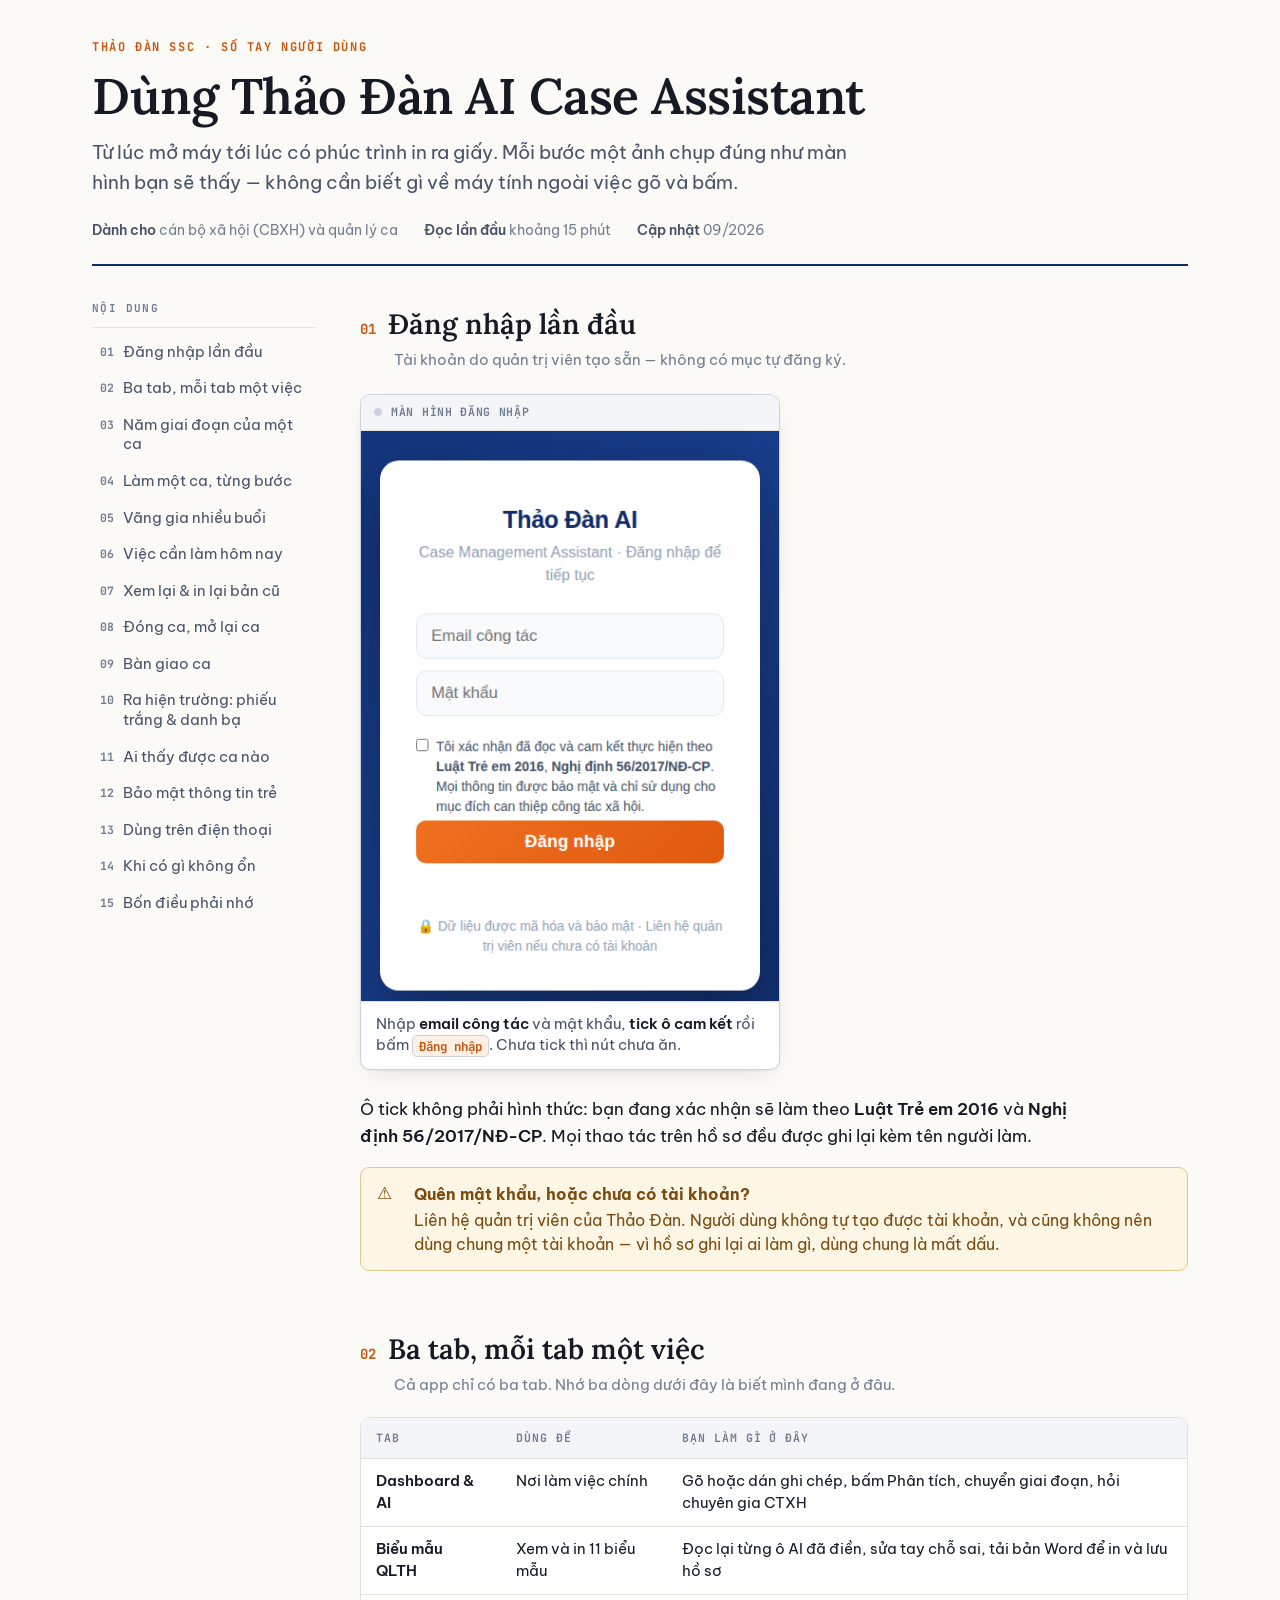
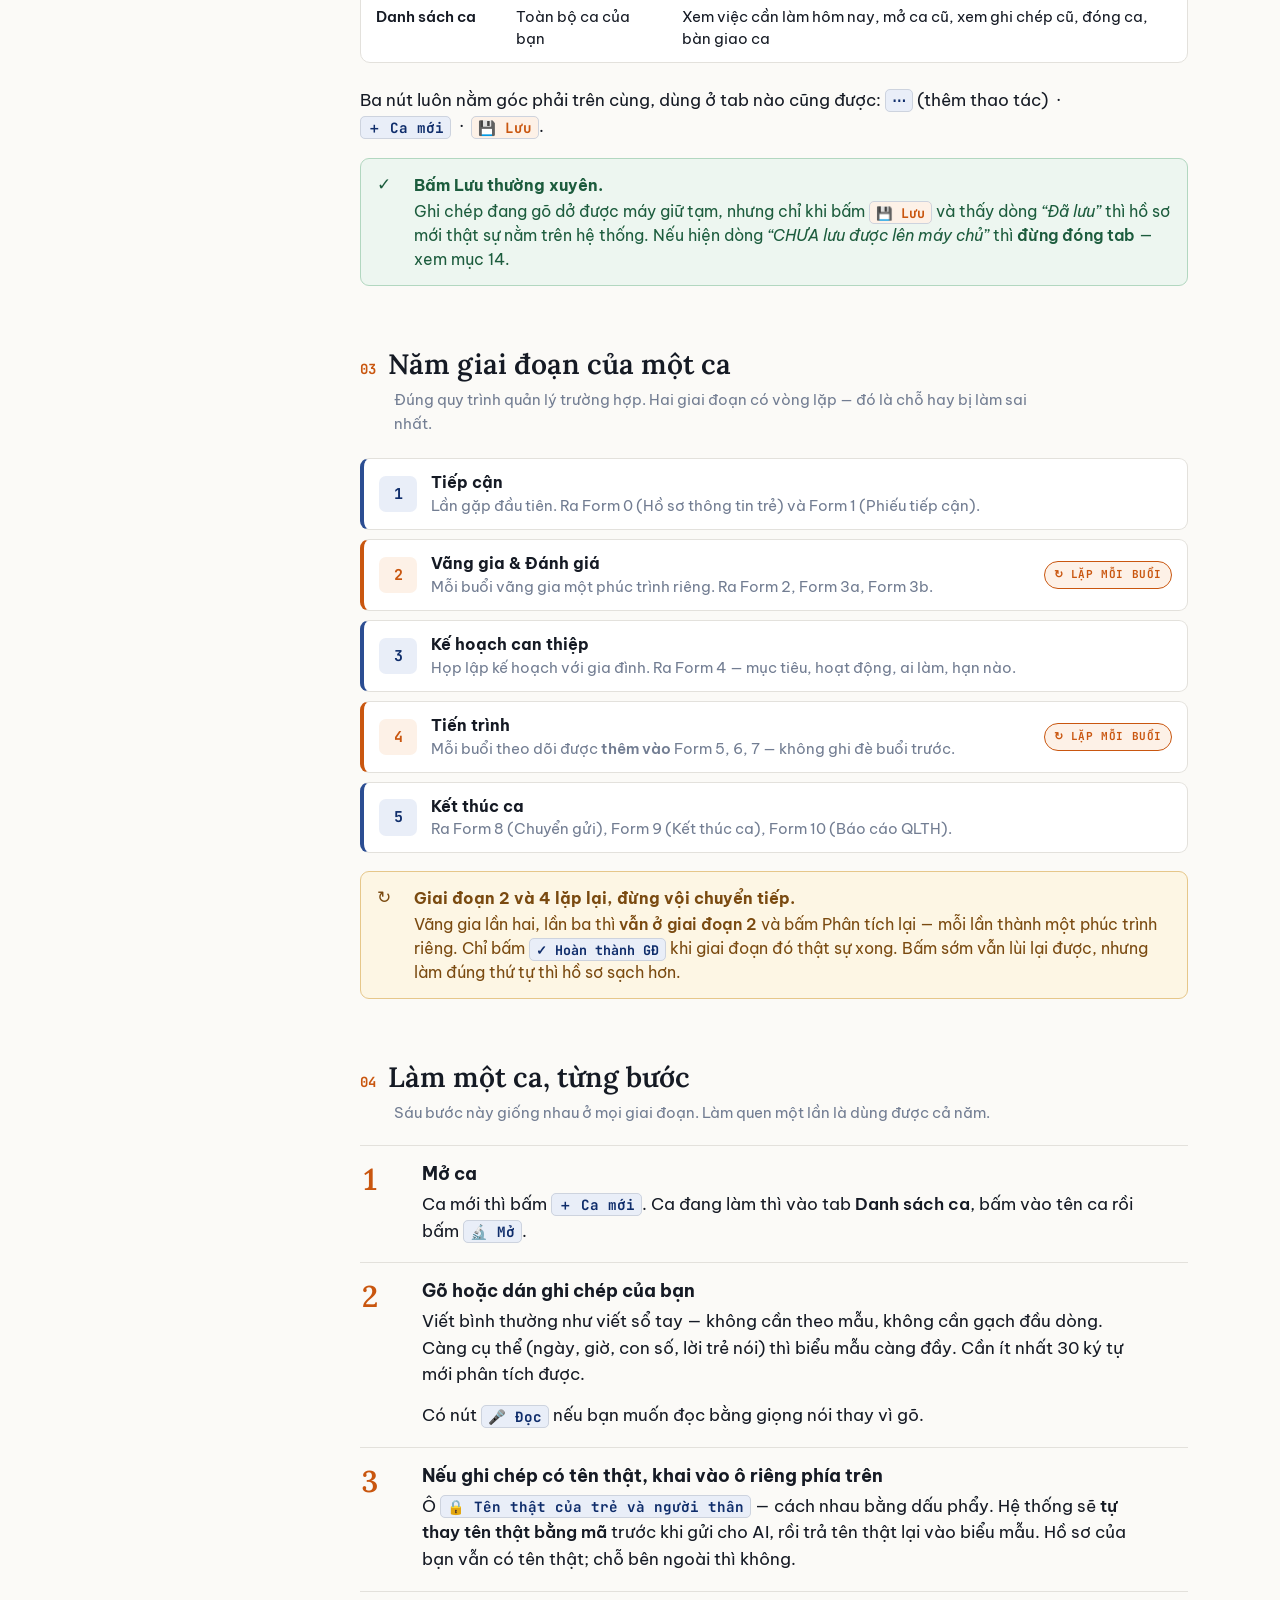
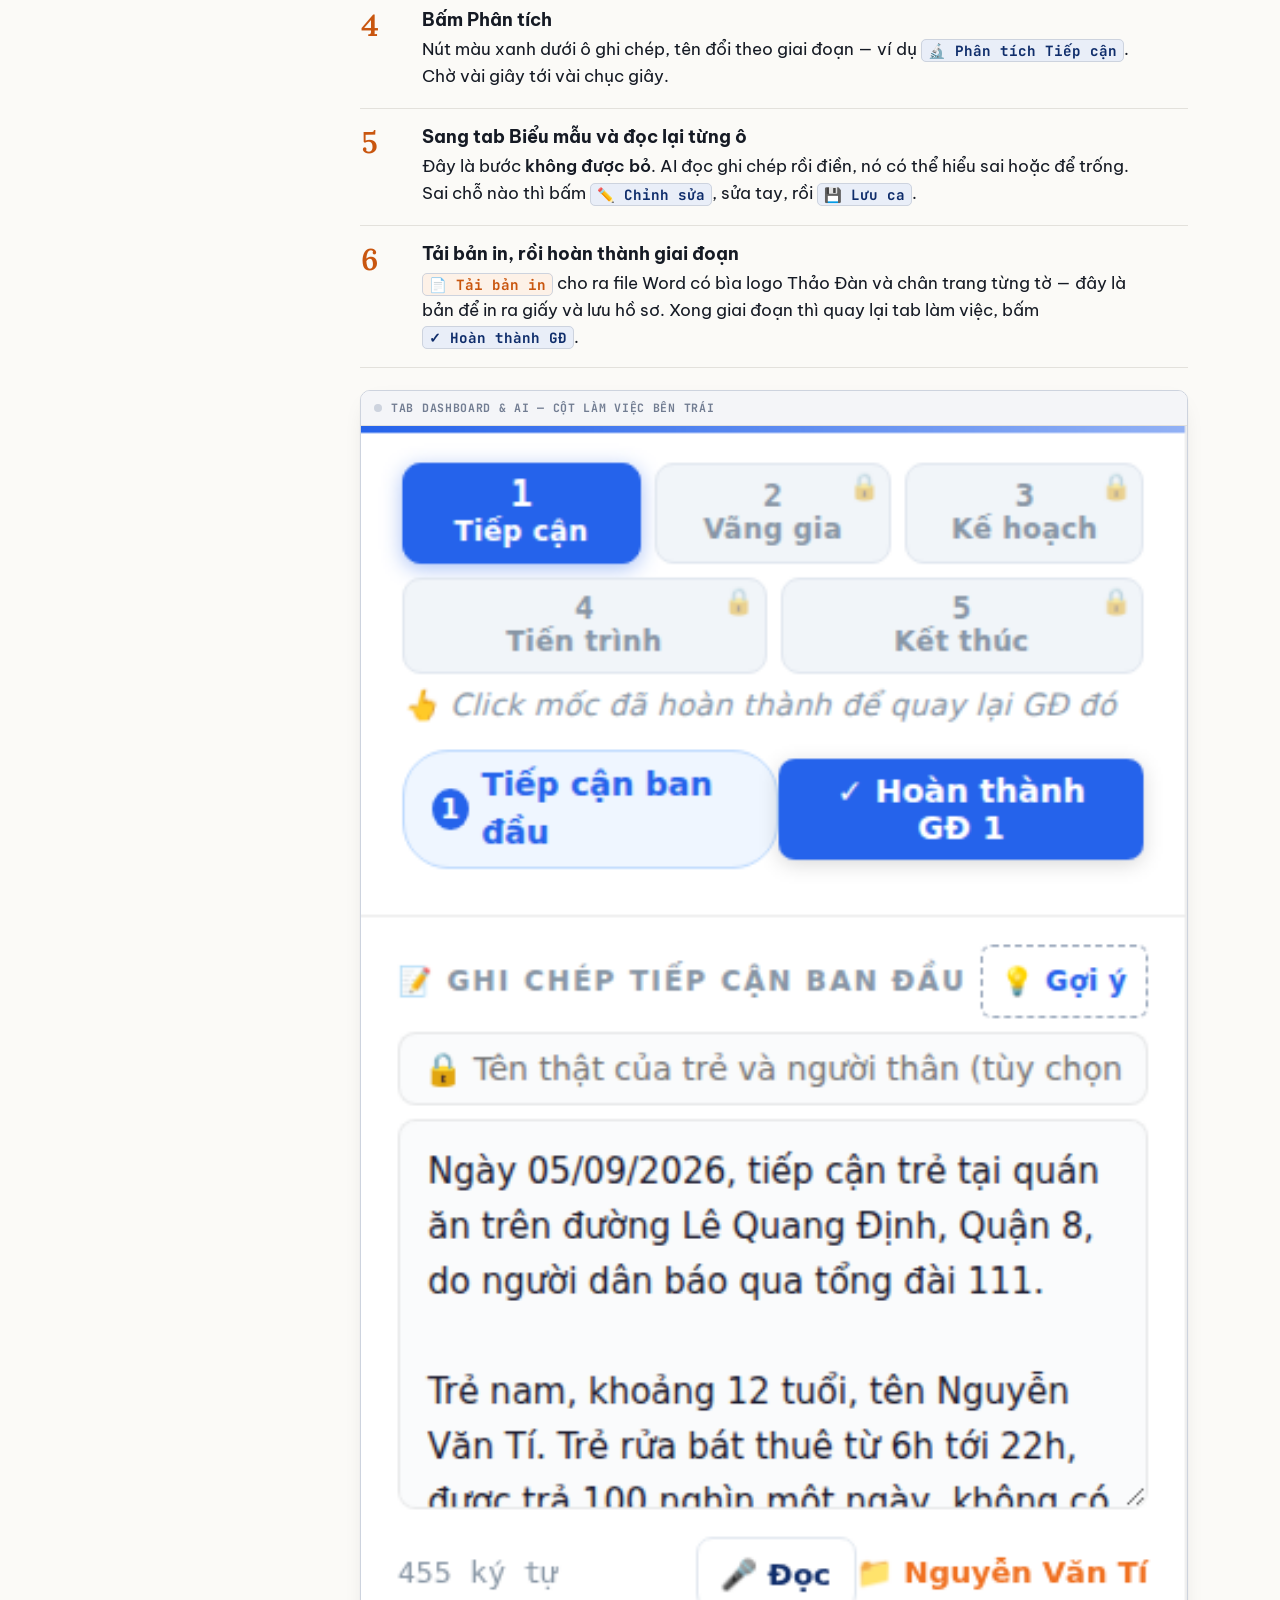
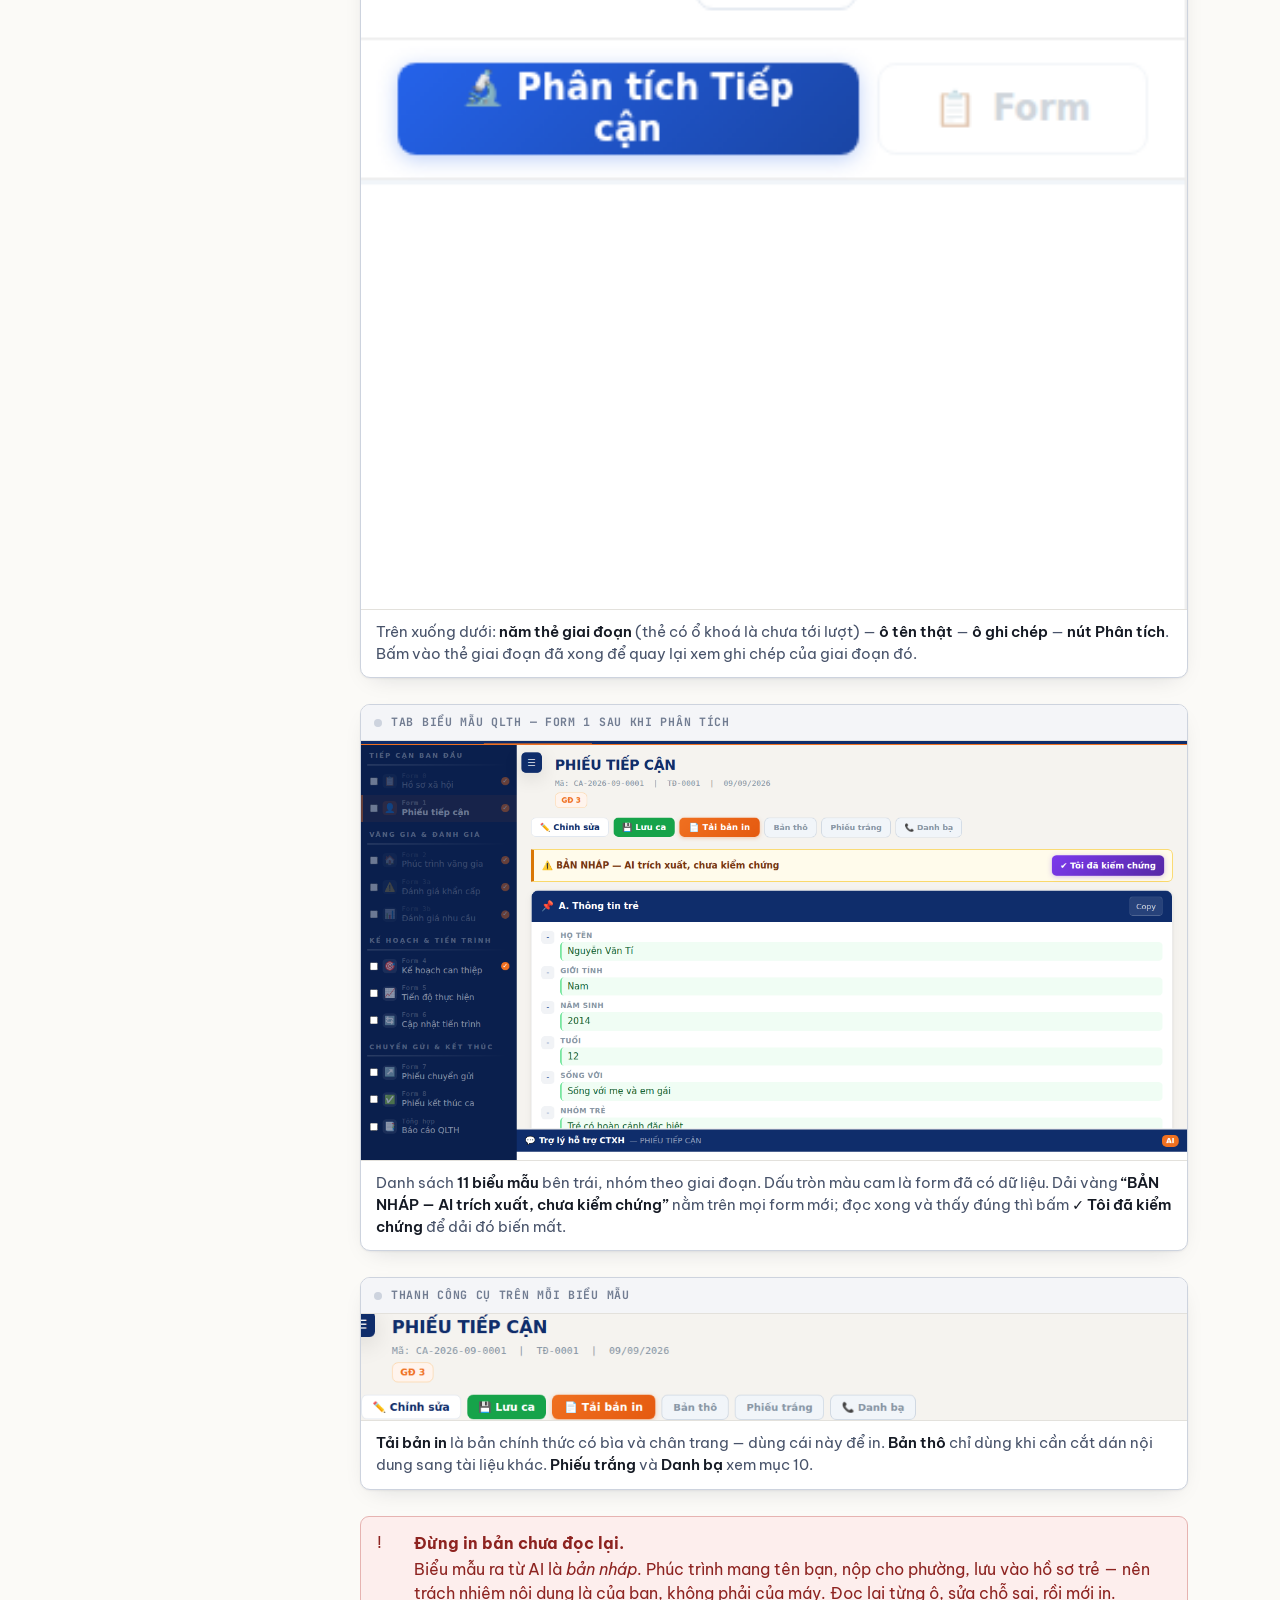
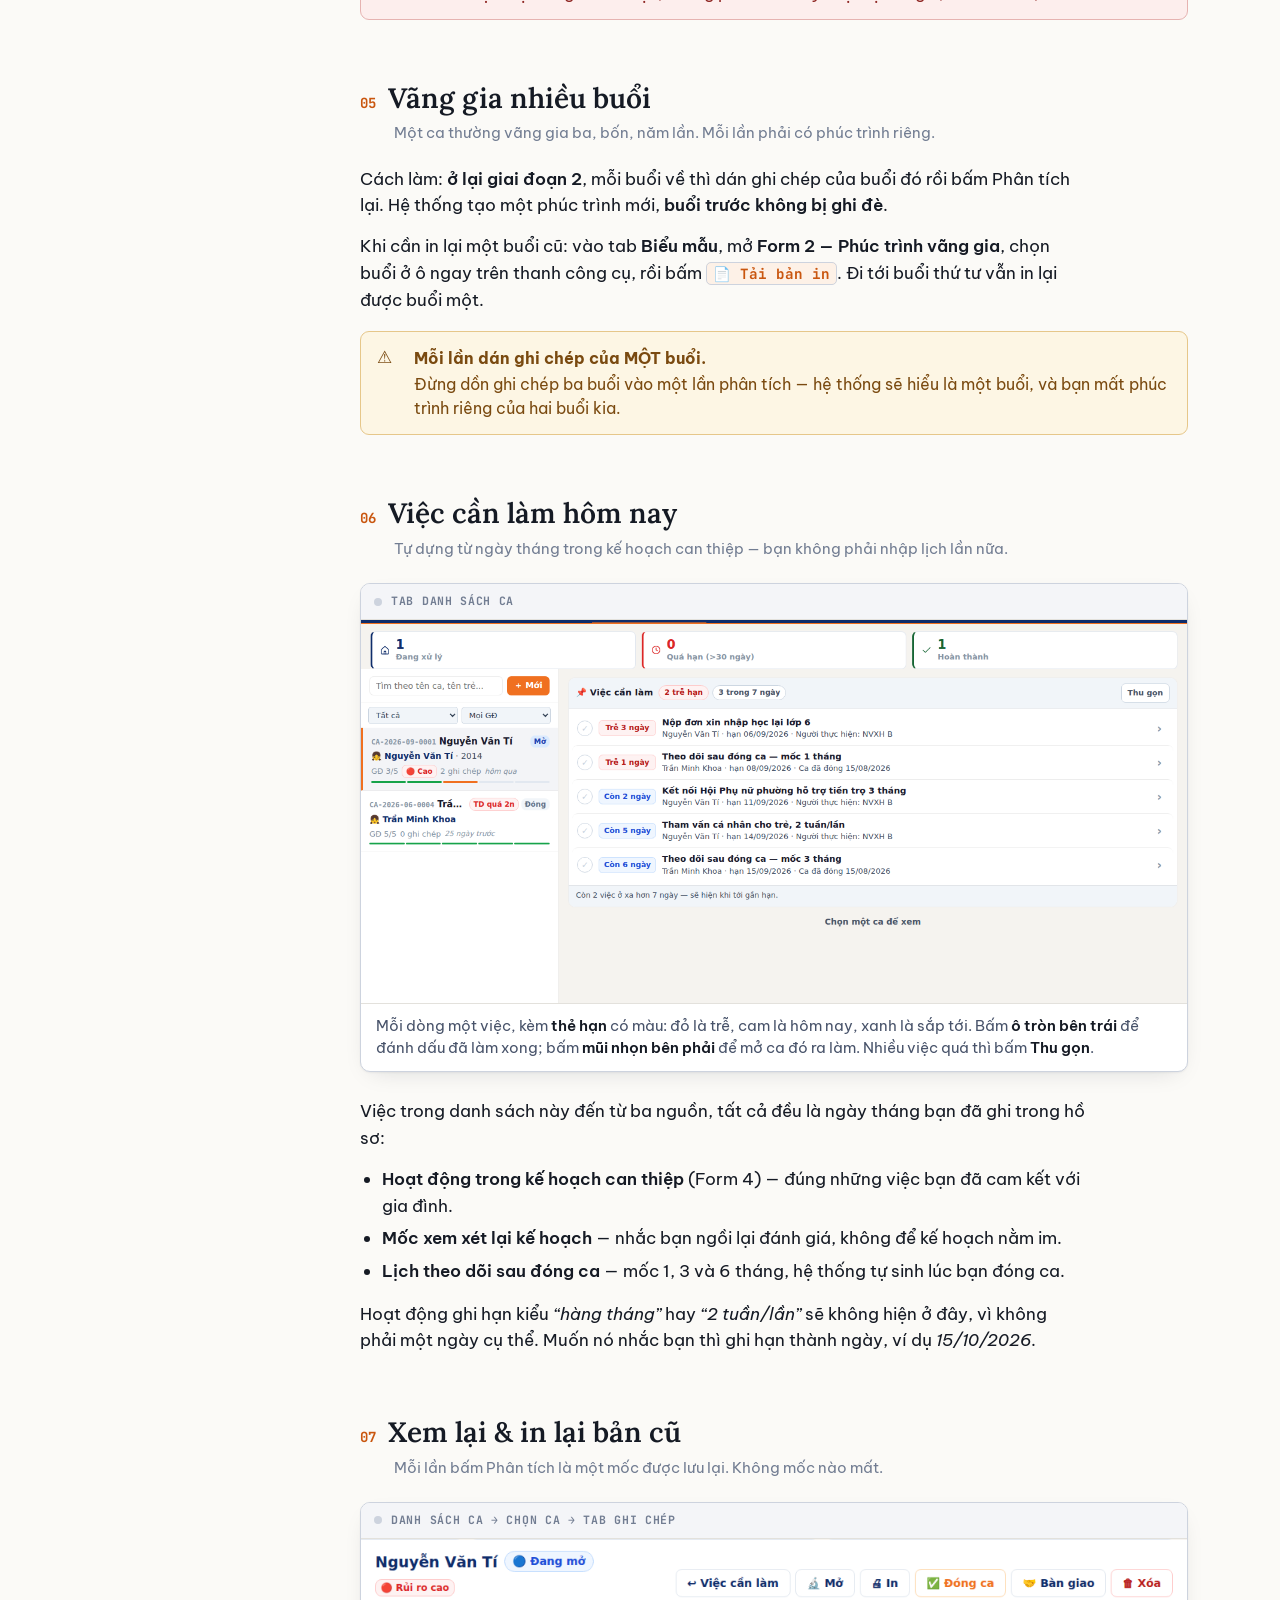
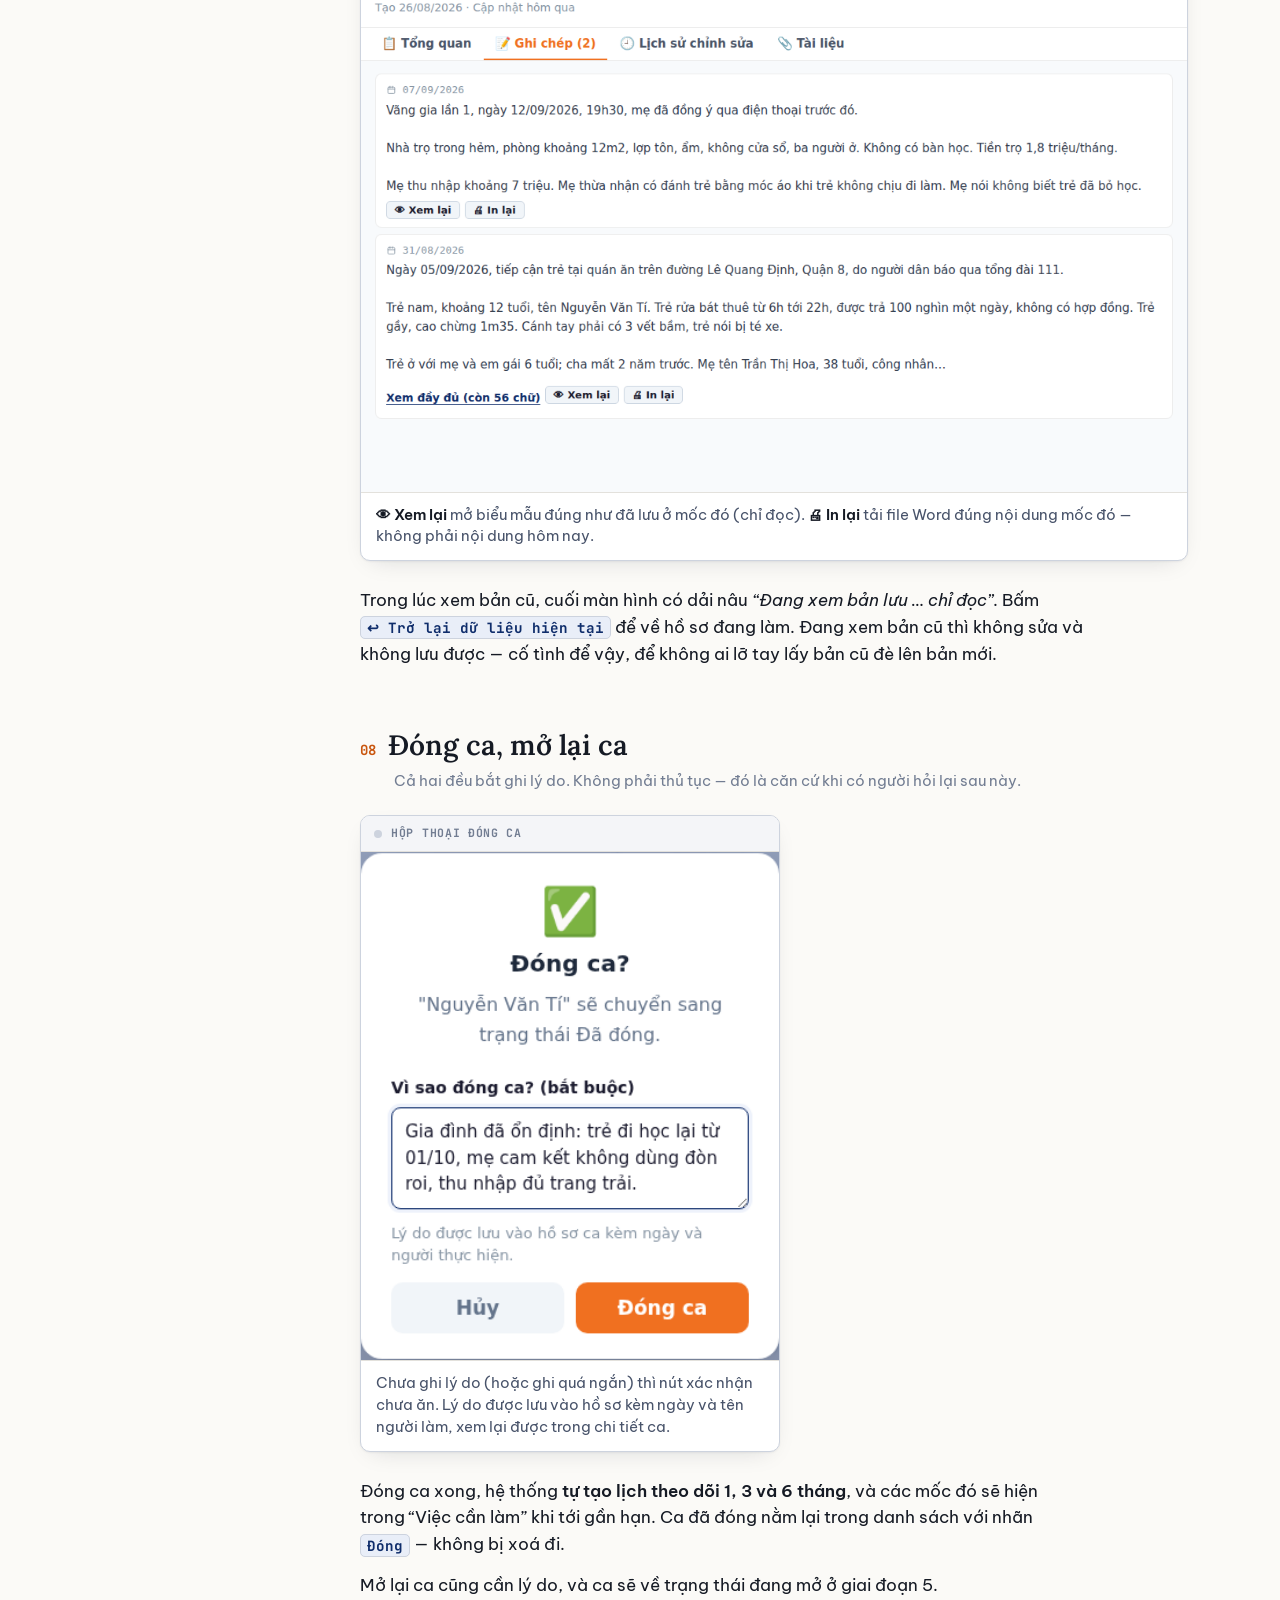
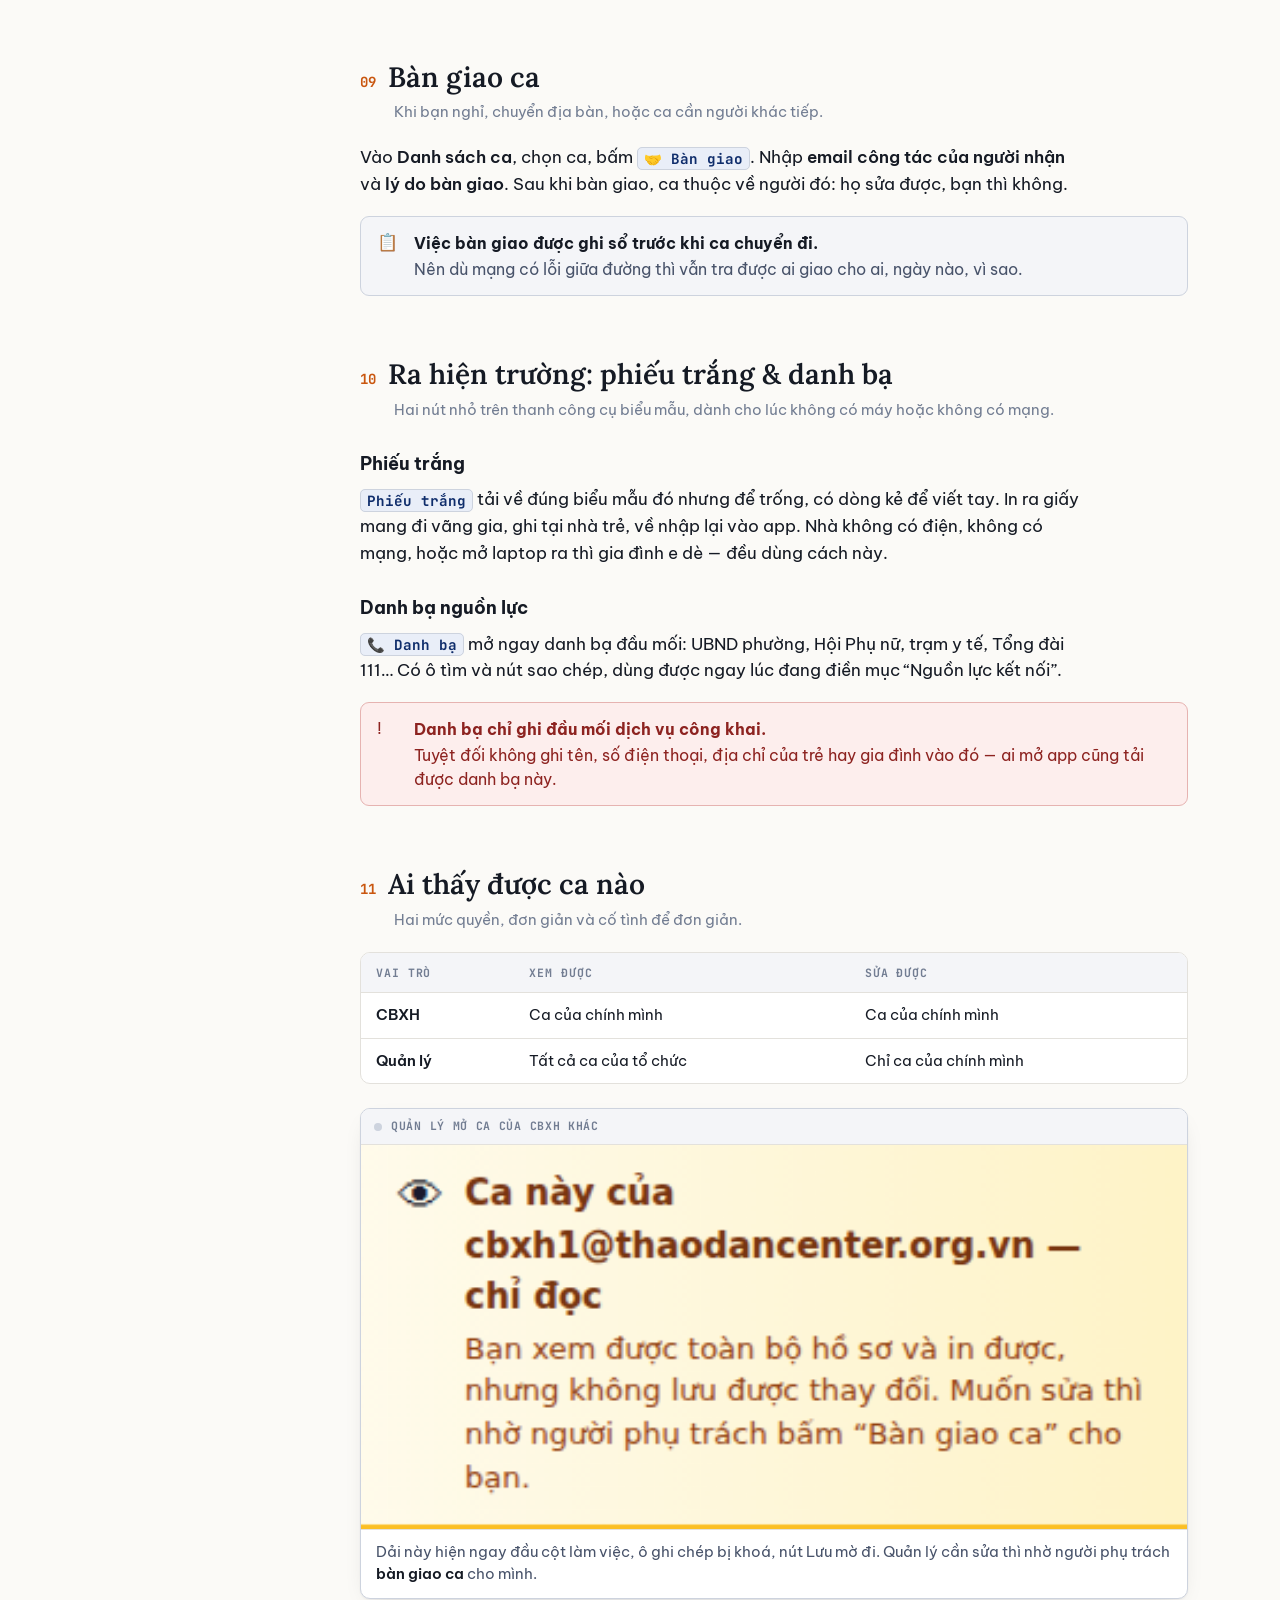
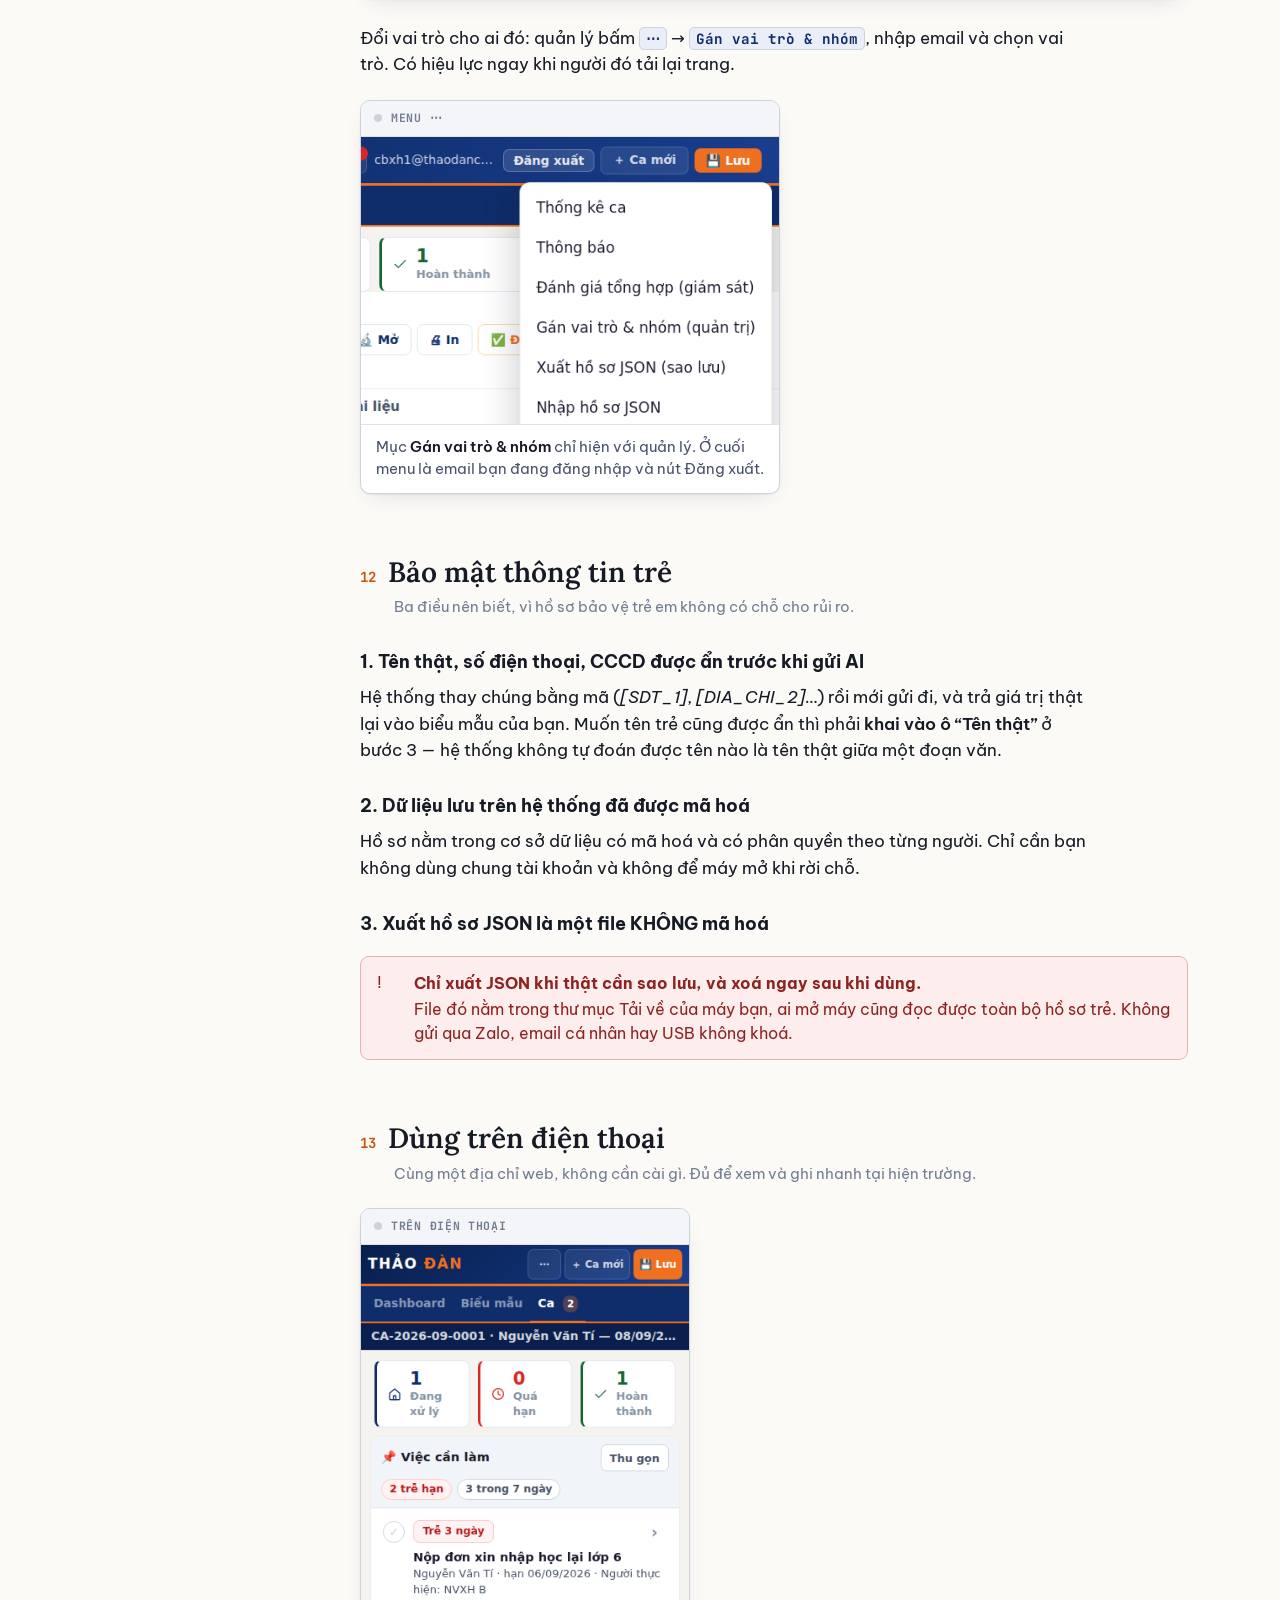
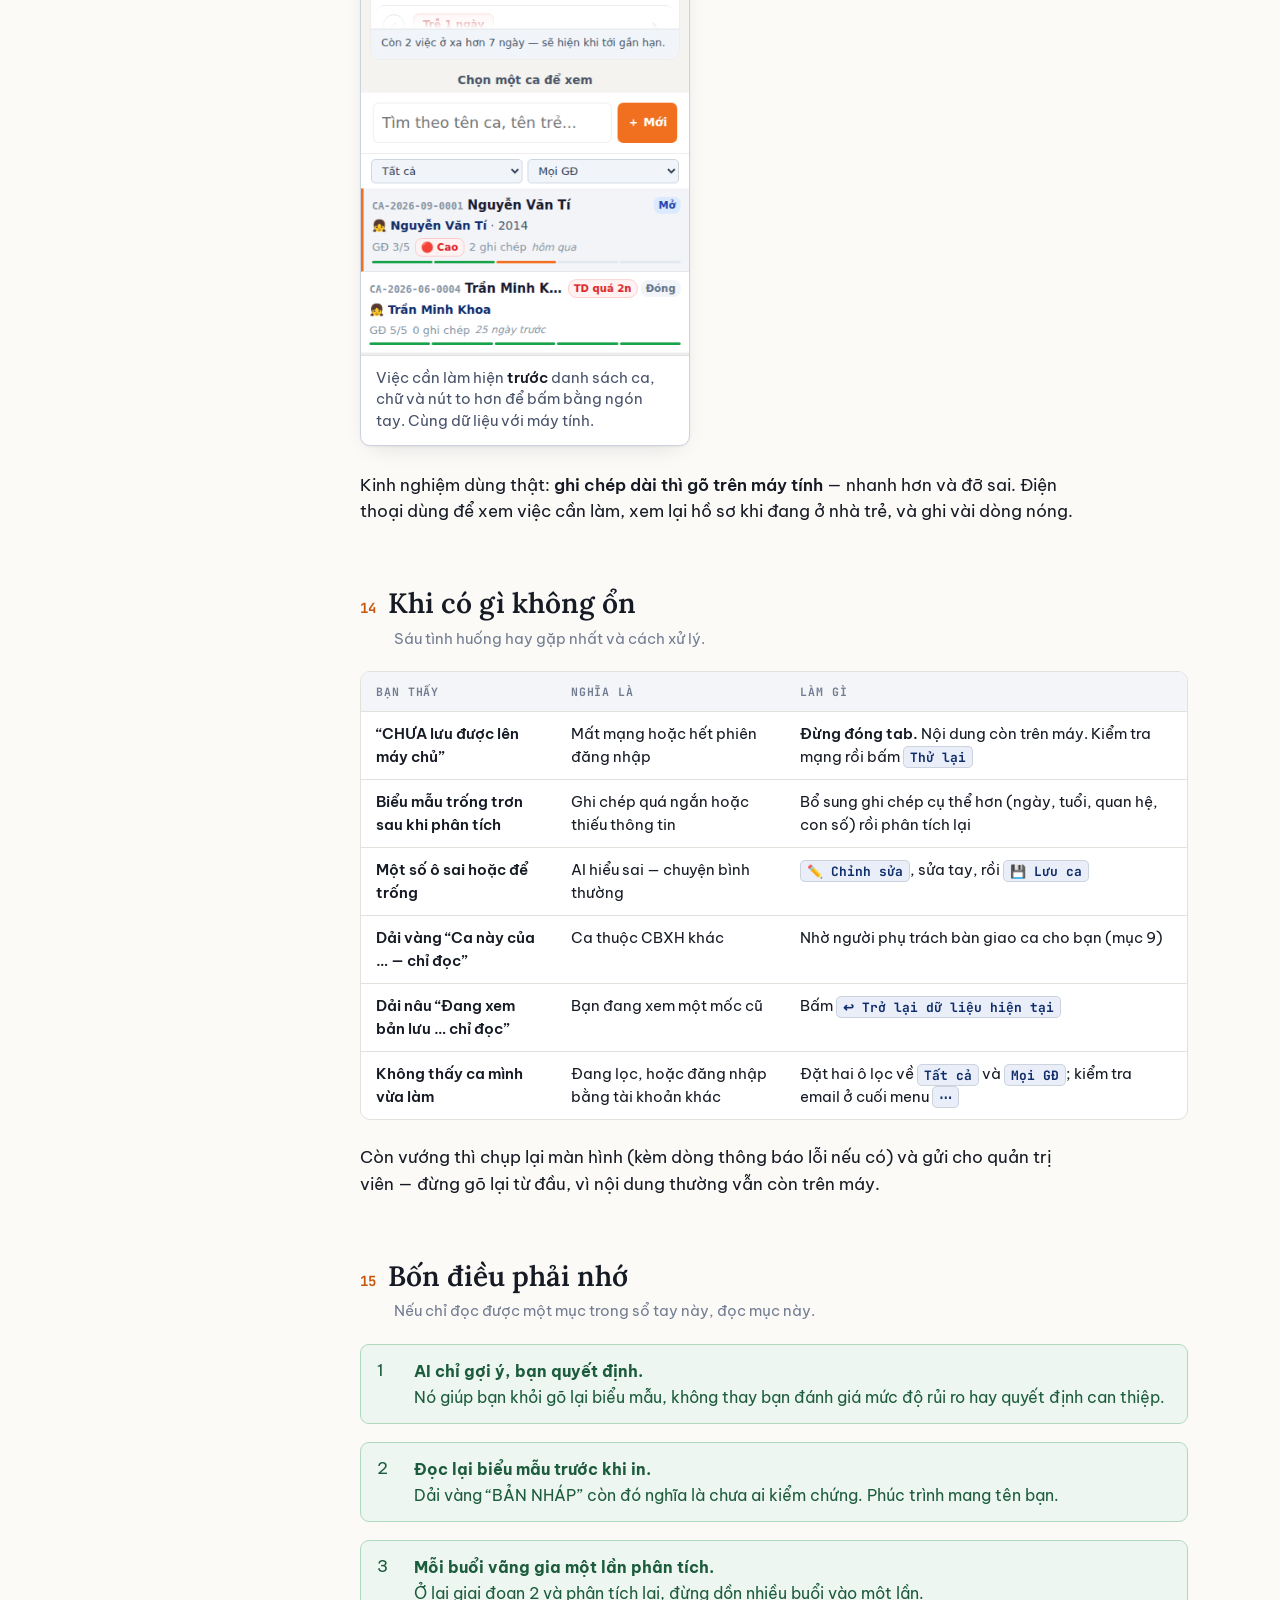
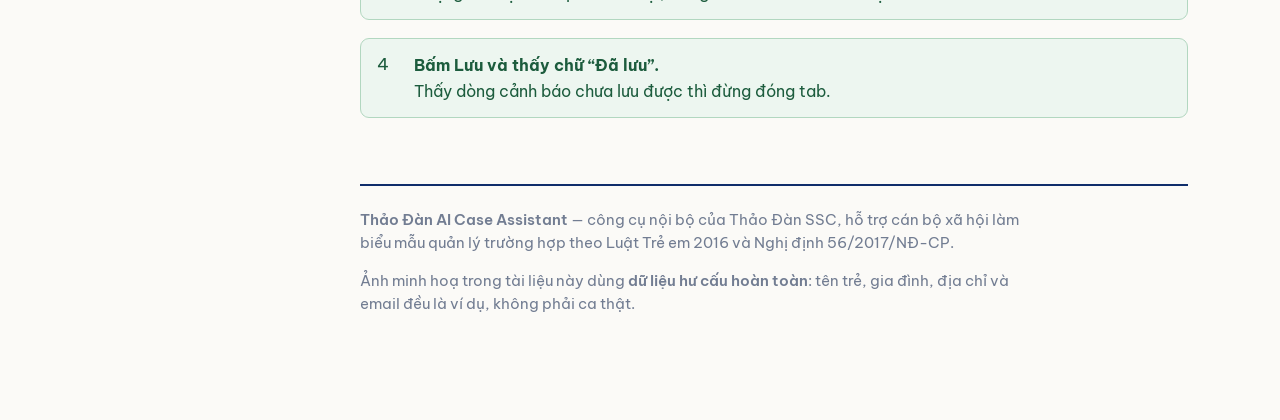
==== docs/huong-dan-su-dung.html @ 41183514 "Sổ tay người dùng để bàn giao cho Thảo Đàn Tổ chức cần một tài liệu để CBXH nhìn vào là dùng được, k" ====
<!doctype html>
<html lang="vi">
<head>
<meta charset="utf-8">
<meta name="viewport" content="width=device-width,initial-scale=1">
<title>Sổ tay dùng Thảo Đàn AI</title>
<link rel="preconnect" href="https://fonts.googleapis.com">
<link rel="preconnect" href="https://fonts.gstatic.com" crossorigin>
<link rel="stylesheet" href="https://fonts.googleapis.com/css2?family=Lora:ital,wght@0,500;0,600;0,700;1,500&family=Be+Vietnam+Pro:wght@300;400;500;600;700&family=JetBrains+Mono:wght@500;700&display=swap">

<style>
/* ── Bảng màu: lấy từ chính app (navy #0f2d6b, cam #f07020) nhưng hạ độ chói cho trang đọc dài.
   Xám ngả xanh nhẹ để ăn với navy, không dùng xám trung tính. ───────────────────────────── */
:root {
  --paper:#fbfaf7; --card:#ffffff; --card-2:#f4f5f8;
  --ink:#151a24; --ink-2:#48536a; --ink-3:#727d92;
  --navy:#0f2d6b; --navy-2:#2b4d92; --navy-soft:#e9eef8;
  --org:#c9560f; --org-soft:#fdf1e7;
  --line:#e3e1dc; --line-2:#cdd3de;
  --warn-bg:#fdf6e4; --warn-ink:#7a4a10; --warn-line:#e6c78a;
  --good-bg:#edf6f0; --good-ink:#1c5c3d; --good-line:#b2d7c0;
  --stop-bg:#fdeeed; --stop-ink:#8d2320; --stop-line:#e6b3b1;
  --shadow:0 1px 2px rgba(16,24,40,.05), 0 8px 24px -12px rgba(16,24,40,.18);
}
@media (prefers-color-scheme: dark) {
  :root:not([data-theme="light"]) {
    --paper:#11141a; --card:#181c24; --card-2:#20252f;
    --ink:#e9e7e2; --ink-2:#b3bccd; --ink-3:#8b95a6;
    --navy:#9db8ee; --navy-2:#c3d4f5; --navy-soft:#1b2436;
    --org:#f0a06a; --org-soft:#2a1e16;
    --line:#2a2f3a; --line-2:#39404d;
    --warn-bg:#2a2113; --warn-ink:#f0cf90; --warn-line:#5c4720;
    --good-bg:#152420; --good-ink:#8fd3ae; --good-line:#2c503f;
    --stop-bg:#2a1717; --stop-ink:#f0aaa6; --stop-line:#5c2b28;
    --shadow:0 1px 2px rgba(0,0,0,.4), 0 8px 24px -12px rgba(0,0,0,.6);
  }
}
:root[data-theme="dark"] {
  --paper:#11141a; --card:#181c24; --card-2:#20252f;
  --ink:#e9e7e2; --ink-2:#b3bccd; --ink-3:#8b95a6;
  --navy:#9db8ee; --navy-2:#c3d4f5; --navy-soft:#1b2436;
  --org:#f0a06a; --org-soft:#2a1e16;
  --line:#2a2f3a; --line-2:#39404d;
  --warn-bg:#2a2113; --warn-ink:#f0cf90; --warn-line:#5c4720;
  --good-bg:#152420; --good-ink:#8fd3ae; --good-line:#2c503f;
  --stop-bg:#2a1717; --stop-ink:#f0aaa6; --stop-line:#5c2b28;
  --shadow:0 1px 2px rgba(0,0,0,.4), 0 8px 24px -12px rgba(0,0,0,.6);
}

*, *::before, *::after { box-sizing:border-box; }
body {
  margin:0; background:var(--paper); color:var(--ink);
  font-family:'Be Vietnam Pro', system-ui, -apple-system, 'Segoe UI', sans-serif;
  font-size:16.5px; line-height:1.62; -webkit-font-smoothing:antialiased;
}
:focus-visible { outline:2.5px solid var(--org); outline-offset:2px; border-radius:3px; }
@media (prefers-reduced-motion:reduce) { * { animation:none !important; transition:none !important; } }

/* ── Khung trang: dải mục lục dính bên trái, nội dung một cột hẹp để đọc ─────────────────── */
.wrap { max-width:1140px; margin:0 auto; padding:0 22px 90px; }
.layout { display:grid; grid-template-columns:224px minmax(0,1fr); gap:44px; align-items:start; }
@media (max-width:900px) { .layout { grid-template-columns:1fr; gap:0; } }

/* ── Đầu trang ───────────────────────────────────────────────────────────────────────────── */
.masthead { border-bottom:2px solid var(--navy); padding:38px 0 22px; margin-bottom:34px; }
.eyebrow {
  font-family:'JetBrains Mono', ui-monospace, monospace; font-size:12px; font-weight:700;
  letter-spacing:1.6px; text-transform:uppercase; color:var(--org); margin:0 0 12px;
}
h1 {
  font-family:Lora, Georgia, serif; font-weight:600; font-size:clamp(34px, 5.2vw, 50px);
  line-height:1.1; letter-spacing:-.5px; margin:0 0 14px; text-wrap:balance; color:var(--ink);
}
.lede { font-size:19px; line-height:1.55; color:var(--ink-2); max-width:60ch; margin:0; }
.masthead-meta {
  display:flex; flex-wrap:wrap; gap:8px 26px; margin-top:22px;
  font-size:14px; color:var(--ink-3);
}
.masthead-meta b { color:var(--ink-2); font-weight:600; }

/* ── Mục lục ─────────────────────────────────────────────────────────────────────────────── */
nav.toc { position:sticky; top:22px; font-size:14.5px; }
nav.toc .toc-hd {
  font-family:'JetBrains Mono', monospace; font-size:11px; font-weight:700; letter-spacing:1.4px;
  text-transform:uppercase; color:var(--ink-3); padding-bottom:9px; margin-bottom:9px;
  border-bottom:1px solid var(--line);
}
nav.toc ol { list-style:none; margin:0; padding:0; display:flex; flex-direction:column; gap:1px; }
nav.toc a {
  display:flex; gap:9px; padding:5px 8px; border-radius:6px;
  color:var(--ink-2); text-decoration:none; line-height:1.35;
}
nav.toc a:hover { background:var(--navy-soft); color:var(--navy); }
nav.toc .n {
  font-family:'JetBrains Mono', monospace; font-size:11.5px; font-weight:700;
  color:var(--ink-3); padding-top:2px; font-variant-numeric:tabular-nums;
}
@media (max-width:900px) {
  nav.toc { position:static; margin-bottom:34px; padding:16px 18px; background:var(--card);
            border:1px solid var(--line); border-radius:10px; }
  /* min(...) để trên điện thoại hẹp cột không bị đòi 210px rồi tràn ra ngoài mép trang */
  nav.toc ol { display:grid; gap:2px 14px;
               grid-template-columns:repeat(auto-fill,minmax(min(200px,100%),1fr)); }
}

/* ── Mục nội dung ────────────────────────────────────────────────────────────────────────── */
section { scroll-margin-top:20px; padding-top:8px; }
section + section { margin-top:54px; }
h2 {
  font-family:Lora, Georgia, serif; font-weight:600; font-size:28px; line-height:1.2;
  margin:0 0 6px; color:var(--ink); text-wrap:balance;
  display:flex; align-items:baseline; gap:12px;
}
h2 .h2n {
  font-family:'JetBrains Mono', monospace; font-size:14px; font-weight:700; color:var(--org);
  flex:0 0 auto; font-variant-numeric:tabular-nums;
}
h3 { font-size:17.5px; font-weight:700; margin:28px 0 8px; color:var(--ink); }
.sub { color:var(--ink-3); font-size:15px; margin:0 0 20px 34px; }
@media (max-width:560px) { .sub { margin-left:0; } }
p { margin:0 0 14px; max-width:66ch; }
ul, ol.plain { margin:0 0 16px; padding-left:22px; max-width:66ch; }
li { margin-bottom:6px; }
strong { font-weight:600; }
a { color:var(--navy); text-decoration-thickness:1px; text-underline-offset:2px; }

/* ── Tên nút trong app: gõ đúng như trên màn hình ────────────────────────────────────────── */
.b {
  font-family:'JetBrains Mono', ui-monospace, monospace; font-size:.86em; font-weight:700;
  background:var(--navy-soft); color:var(--navy); border:1px solid var(--line-2);
  padding:1.5px 6px; border-radius:5px; white-space:nowrap;
}
.b-org { background:var(--org-soft); color:var(--org); }

/* ── Các bước ────────────────────────────────────────────────────────────────────────────── */
.steps { display:flex; flex-direction:column; gap:2px; margin:20px 0 8px; counter-reset:s; }
.step {
  display:grid; grid-template-columns:46px minmax(0,1fr); gap:16px;
  padding:16px 0; border-top:1px solid var(--line);
}
.step:last-child { border-bottom:1px solid var(--line); }
.step-n {
  font-family:Lora, Georgia, serif; font-size:30px; font-weight:600; line-height:1;
  color:var(--org); font-variant-numeric:tabular-nums; padding-top:2px;
}
.step-b { min-width:0; }
.step-t { font-size:17.5px; font-weight:700; margin:0 0 5px; line-height:1.35; }
.step-b p:last-child { margin-bottom:0; }

/* ── Ảnh màn hình: đóng khung như một cửa sổ, kèm nhãn nói ảnh này ở đâu ─────────────────── */
figure {
  margin:22px 0 26px; background:var(--card); border:1px solid var(--line-2);
  border-radius:10px; overflow:hidden; box-shadow:var(--shadow);
}
figure .fbar {
  display:flex; align-items:center; gap:9px; padding:8px 13px;
  background:var(--card-2); border-bottom:1px solid var(--line);
  font-family:'JetBrains Mono', monospace; font-size:11.5px; font-weight:700;
  letter-spacing:.7px; text-transform:uppercase; color:var(--ink-3);
}
figure .fbar::before {
  content:''; width:8px; height:8px; border-radius:50%; background:var(--line-2); flex:0 0 auto;
}
figure img { display:block; width:100%; height:auto; background:var(--card); }
figcaption { padding:11px 15px 13px; font-size:14.5px; line-height:1.5; color:var(--ink-2);
             border-top:1px solid var(--line); }
figcaption b { color:var(--ink); font-weight:600; }
figure.narrow { max-width:420px; }
figure.phone { max-width:330px; }

/* ── Dải lưu ý ───────────────────────────────────────────────────────────────────────────── */
.note {
  display:grid; grid-template-columns:26px minmax(0,1fr); gap:11px;
  padding:14px 16px; border-radius:9px; margin:18px 0; font-size:15.5px; line-height:1.55;
  border:1px solid var(--line-2); background:var(--card-2); color:var(--ink-2);
}
.note b { display:block; color:var(--ink); margin-bottom:2px; }
.note .ic { font-size:17px; line-height:1.4; }
.note p { max-width:none; margin:0 0 8px; }
.note p:last-child { margin-bottom:0; }
.note-warn { background:var(--warn-bg); border-color:var(--warn-line); color:var(--warn-ink); }
.note-warn b { color:var(--warn-ink); }
.note-stop { background:var(--stop-bg); border-color:var(--stop-line); color:var(--stop-ink); }
.note-stop b { color:var(--stop-ink); }
.note-good { background:var(--good-bg); border-color:var(--good-line); color:var(--good-ink); }
.note-good b { color:var(--good-ink); }

/* ── Sơ đồ 5 giai đoạn: thứ tự có thật trong quy trình nên mới đánh số ───────────────────── */
.flow { display:flex; flex-direction:column; gap:9px; margin:22px 0 8px; }
.fstage {
  display:grid; grid-template-columns:38px minmax(0,1fr) auto; gap:14px; align-items:center;
  padding:13px 15px; background:var(--card); border:1px solid var(--line);
  border-left:4px solid var(--navy-2); border-radius:9px;
}
.fstage.loop { border-left-color:var(--org); }
.fs-n {
  font-family:'JetBrains Mono', monospace; font-size:15px; font-weight:700; text-align:center;
  color:var(--navy); background:var(--navy-soft); border-radius:7px; padding:6px 0;
}
.fstage.loop .fs-n { color:var(--org); background:var(--org-soft); }
.fs-t { font-weight:700; font-size:16px; line-height:1.3; }
.fs-d { font-size:14.5px; color:var(--ink-3); line-height:1.45; margin-top:2px; }
.fs-tag {
  font-family:'JetBrains Mono', monospace; font-size:11px; font-weight:700; letter-spacing:.6px;
  text-transform:uppercase; color:var(--org); background:var(--org-soft);
  border:1px solid var(--org); border-radius:999px; padding:4px 9px; white-space:nowrap;
}
@media (max-width:560px) {
  .fstage { grid-template-columns:38px minmax(0,1fr); }
  .fs-tag { grid-column:2; justify-self:start; }
}

/* ── Bảng ────────────────────────────────────────────────────────────────────────────────── */
.tbl-wrap { overflow-x:auto; margin:20px 0 24px; border:1px solid var(--line);
            border-radius:10px; background:var(--card); }
table { width:100%; border-collapse:collapse; font-size:15px; min-width:520px; }
th, td { text-align:left; padding:11px 15px; vertical-align:top; line-height:1.5;
         border-bottom:1px solid var(--line); }
th {
  font-family:'JetBrains Mono', monospace; font-size:11.5px; font-weight:700; letter-spacing:.9px;
  text-transform:uppercase; color:var(--ink-3); background:var(--card-2); white-space:nowrap;
}
tr:last-child td { border-bottom:none; }
td:first-child { font-weight:600; color:var(--ink); }

/* ── Chân trang ──────────────────────────────────────────────────────────────────────────── */
footer {
  margin-top:66px; padding-top:22px; border-top:2px solid var(--navy);
  font-size:14.5px; color:var(--ink-3);
}
footer p { max-width:66ch; }

/* ── In ra giấy ──────────────────────────────────────────────────────────────────────────── */
@media print {
  body { background:#fff; color:#000; font-size:11.5pt; }
  .layout { grid-template-columns:1fr; }
  nav.toc { display:none; }
  figure, .note, .fstage, .tbl-wrap { break-inside:avoid; page-break-inside:avoid; }
  section { break-before:auto; }
  h2 { break-after:avoid; }
  figure { box-shadow:none; }
}
</style>
</head>
<body>


<div class="wrap">

<header class="masthead">
  <p class="eyebrow">Thảo Đàn SSC · Sổ tay người dùng</p>
  <h1>Dùng Thảo Đàn AI Case Assistant</h1>
  <p class="lede">Từ lúc mở máy tới lúc có phúc trình in ra giấy. Mỗi bước một ảnh chụp đúng như
  màn hình bạn sẽ thấy — không cần biết gì về máy tính ngoài việc gõ và bấm.</p>
  <div class="masthead-meta">
    <span><b>Dành cho</b> cán bộ xã hội (CBXH) và quản lý ca</span>
    <span><b>Đọc lần đầu</b> khoảng 15 phút</span>
    <span><b>Cập nhật</b> 09/2026</span>
  </div>
</header>

<div class="layout">

<nav class="toc" aria-label="Mục lục">
  <div class="toc-hd">Nội dung</div>
  <ol>
    <li><a href="#s1"><span class="n">01</span><span>Đăng nhập lần đầu</span></a></li>
    <li><a href="#s2"><span class="n">02</span><span>Ba tab, mỗi tab một việc</span></a></li>
    <li><a href="#s3"><span class="n">03</span><span>Năm giai đoạn của một ca</span></a></li>
    <li><a href="#s4"><span class="n">04</span><span>Làm một ca, từng bước</span></a></li>
    <li><a href="#s5"><span class="n">05</span><span>Vãng gia nhiều buổi</span></a></li>
    <li><a href="#s6"><span class="n">06</span><span>Việc cần làm hôm nay</span></a></li>
    <li><a href="#s7"><span class="n">07</span><span>Xem lại &amp; in lại bản cũ</span></a></li>
    <li><a href="#s8"><span class="n">08</span><span>Đóng ca, mở lại ca</span></a></li>
    <li><a href="#s9"><span class="n">09</span><span>Bàn giao ca</span></a></li>
    <li><a href="#s10"><span class="n">10</span><span>Ra hiện trường: phiếu trắng &amp; danh bạ</span></a></li>
    <li><a href="#s11"><span class="n">11</span><span>Ai thấy được ca nào</span></a></li>
    <li><a href="#s12"><span class="n">12</span><span>Bảo mật thông tin trẻ</span></a></li>
    <li><a href="#s13"><span class="n">13</span><span>Dùng trên điện thoại</span></a></li>
    <li><a href="#s14"><span class="n">14</span><span>Khi có gì không ổn</span></a></li>
    <li><a href="#s15"><span class="n">15</span><span>Bốn điều phải nhớ</span></a></li>
  </ol>
</nav>

<main>

<section id="s1">
  <h2><span class="h2n">01</span>Đăng nhập lần đầu</h2>
  <p class="sub">Tài khoản do quản trị viên tạo sẵn — không có mục tự đăng ký.</p>

  <figure class="narrow">
    <div class="fbar">Màn hình đăng nhập</div>
    <img src="[data-uri]" alt="Màn hình đăng nhập: ô email công tác, ô mật khẩu, ô tick cam kết, nút Đăng nhập">
    <figcaption>Nhập <b>email công tác</b> và mật khẩu, <b>tick ô cam kết</b> rồi bấm
    <span class="b b-org">Đăng nhập</span>. Chưa tick thì nút chưa ăn.</figcaption>
  </figure>

  <p>Ô tick không phải hình thức: bạn đang xác nhận sẽ làm theo <strong>Luật Trẻ em 2016</strong> và
  <strong>Nghị định 56/2017/NĐ-CP</strong>. Mọi thao tác trên hồ sơ đều được ghi lại kèm tên người làm.</p>

  <div class="note note-warn">
    <span class="ic" aria-hidden="true">⚠</span>
    <div><b>Quên mật khẩu, hoặc chưa có tài khoản?</b>
    Liên hệ quản trị viên của Thảo Đàn. Người dùng không tự tạo được tài khoản, và cũng không nên
    dùng chung một tài khoản — vì hồ sơ ghi lại ai làm gì, dùng chung là mất dấu.</div>
  </div>
</section>

<section id="s2">
  <h2><span class="h2n">02</span>Ba tab, mỗi tab một việc</h2>
  <p class="sub">Cả app chỉ có ba tab. Nhớ ba dòng dưới đây là biết mình đang ở đâu.</p>

  <div class="tbl-wrap">
    <table>
      <thead><tr><th>Tab</th><th>Dùng để</th><th>Bạn làm gì ở đây</th></tr></thead>
      <tbody>
        <tr>
          <td>Dashboard &amp; AI</td>
          <td>Nơi làm việc chính</td>
          <td>Gõ hoặc dán ghi chép, bấm Phân tích, chuyển giai đoạn, hỏi chuyên gia CTXH</td>
        </tr>
        <tr>
          <td>Biểu mẫu QLTH</td>
          <td>Xem và in 11 biểu mẫu</td>
          <td>Đọc lại từng ô AI đã điền, sửa tay chỗ sai, tải bản Word để in và lưu hồ sơ</td>
        </tr>
        <tr>
          <td>Danh sách ca</td>
          <td>Toàn bộ ca của bạn</td>
          <td>Xem việc cần làm hôm nay, mở ca cũ, xem ghi chép cũ, đóng ca, bàn giao ca</td>
        </tr>
      </tbody>
    </table>
  </div>

  <p>Ba nút luôn nằm góc phải trên cùng, dùng ở tab nào cũng được:
  <span class="b">⋯</span> (thêm thao tác) &nbsp;·&nbsp;
  <span class="b">＋ Ca mới</span> &nbsp;·&nbsp;
  <span class="b b-org">💾 Lưu</span>.</p>

  <div class="note note-good">
    <span class="ic" aria-hidden="true">✓</span>
    <div><b>Bấm Lưu thường xuyên.</b>
    Ghi chép đang gõ dở được máy giữ tạm, nhưng chỉ khi bấm <span class="b b-org">💾 Lưu</span> và
    thấy dòng <em>“Đã lưu”</em> thì hồ sơ mới thật sự nằm trên hệ thống. Nếu hiện dòng
    <em>“CHƯA lưu được lên máy chủ”</em> thì <strong>đừng đóng tab</strong> — xem mục 14.</div>
  </div>
</section>

<section id="s3">
  <h2><span class="h2n">03</span>Năm giai đoạn của một ca</h2>
  <p class="sub">Đúng quy trình quản lý trường hợp. Hai giai đoạn có vòng lặp — đó là chỗ hay bị làm sai nhất.</p>

  <div class="flow">
    <div class="fstage">
      <div class="fs-n">1</div>
      <div><div class="fs-t">Tiếp cận</div>
        <div class="fs-d">Lần gặp đầu tiên. Ra Form 0 (Hồ sơ thông tin trẻ) và Form 1 (Phiếu tiếp cận).</div></div>
    </div>
    <div class="fstage loop">
      <div class="fs-n">2</div>
      <div><div class="fs-t">Vãng gia &amp; Đánh giá</div>
        <div class="fs-d">Mỗi buổi vãng gia một phúc trình riêng. Ra Form 2, Form 3a, Form 3b.</div></div>
      <div class="fs-tag">↻ lặp mỗi buổi</div>
    </div>
    <div class="fstage">
      <div class="fs-n">3</div>
      <div><div class="fs-t">Kế hoạch can thiệp</div>
        <div class="fs-d">Họp lập kế hoạch với gia đình. Ra Form 4 — mục tiêu, hoạt động, ai làm, hạn nào.</div></div>
    </div>
    <div class="fstage loop">
      <div class="fs-n">4</div>
      <div><div class="fs-t">Tiến trình</div>
        <div class="fs-d">Mỗi buổi theo dõi được <strong>thêm vào</strong> Form 5, 6, 7 — không ghi đè buổi trước.</div></div>
      <div class="fs-tag">↻ lặp mỗi buổi</div>
    </div>
    <div class="fstage">
      <div class="fs-n">5</div>
      <div><div class="fs-t">Kết thúc ca</div>
        <div class="fs-d">Ra Form 8 (Chuyển gửi), Form 9 (Kết thúc ca), Form 10 (Báo cáo QLTH).</div></div>
    </div>
  </div>

  <div class="note note-warn">
    <span class="ic" aria-hidden="true">↻</span>
    <div><b>Giai đoạn 2 và 4 lặp lại, đừng vội chuyển tiếp.</b>
    Vãng gia lần hai, lần ba thì <strong>vẫn ở giai đoạn 2</strong> và bấm Phân tích lại — mỗi lần
    thành một phúc trình riêng. Chỉ bấm <span class="b">✓ Hoàn thành GĐ</span> khi giai đoạn đó
    thật sự xong. Bấm sớm vẫn lùi lại được, nhưng làm đúng thứ tự thì hồ sơ sạch hơn.</div>
  </div>
</section>

<section id="s4">
  <h2><span class="h2n">04</span>Làm một ca, từng bước</h2>
  <p class="sub">Sáu bước này giống nhau ở mọi giai đoạn. Làm quen một lần là dùng được cả năm.</p>

  <div class="steps">
    <div class="step">
      <div class="step-n">1</div>
      <div class="step-b">
        <p class="step-t">Mở ca</p>
        <p>Ca mới thì bấm <span class="b">＋ Ca mới</span>. Ca đang làm thì vào tab
        <strong>Danh sách ca</strong>, bấm vào tên ca rồi bấm <span class="b">🔬 Mở</span>.</p>
      </div>
    </div>
    <div class="step">
      <div class="step-n">2</div>
      <div class="step-b">
        <p class="step-t">Gõ hoặc dán ghi chép của bạn</p>
        <p>Viết bình thường như viết sổ tay — không cần theo mẫu, không cần gạch đầu dòng. Càng
        cụ thể (ngày, giờ, con số, lời trẻ nói) thì biểu mẫu càng đầy. Cần ít nhất 30 ký tự mới
        phân tích được.</p>
        <p>Có nút <span class="b">🎤 Đọc</span> nếu bạn muốn đọc bằng giọng nói thay vì gõ.</p>
      </div>
    </div>
    <div class="step">
      <div class="step-n">3</div>
      <div class="step-b">
        <p class="step-t">Nếu ghi chép có tên thật, khai vào ô riêng phía trên</p>
        <p>Ô <span class="b">🔒 Tên thật của trẻ và người thân</span> — cách nhau bằng dấu phẩy.
        Hệ thống sẽ <strong>tự thay tên thật bằng mã</strong> trước khi gửi cho AI, rồi trả tên
        thật lại vào biểu mẫu. Hồ sơ của bạn vẫn có tên thật; chỗ bên ngoài thì không.</p>
      </div>
    </div>
    <div class="step">
      <div class="step-n">4</div>
      <div class="step-b">
        <p class="step-t">Bấm Phân tích</p>
        <p>Nút màu xanh dưới ô ghi chép, tên đổi theo giai đoạn — ví dụ
        <span class="b">🔬 Phân tích Tiếp cận</span>. Chờ vài giây tới vài chục giây.</p>
      </div>
    </div>
    <div class="step">
      <div class="step-n">5</div>
      <div class="step-b">
        <p class="step-t">Sang tab Biểu mẫu và đọc lại từng ô</p>
        <p>Đây là bước <strong>không được bỏ</strong>. AI đọc ghi chép rồi điền, nó có thể hiểu sai
        hoặc để trống. Sai chỗ nào thì bấm <span class="b">✏️ Chỉnh sửa</span>, sửa tay, rồi
        <span class="b">💾 Lưu ca</span>.</p>
      </div>
    </div>
    <div class="step">
      <div class="step-n">6</div>
      <div class="step-b">
        <p class="step-t">Tải bản in, rồi hoàn thành giai đoạn</p>
        <p><span class="b b-org">📄 Tải bản in</span> cho ra file Word có bìa logo Thảo Đàn và
        chân trang từng tờ — đây là bản để in ra giấy và lưu hồ sơ. Xong giai đoạn thì quay lại
        tab làm việc, bấm <span class="b">✓ Hoàn thành GĐ</span>.</p>
      </div>
    </div>
  </div>

  <figure>
    <div class="fbar">Tab Dashboard &amp; AI — cột làm việc bên trái</div>
    <img src="[data-uri]" alt="Cột làm việc: năm thẻ giai đoạn ở trên, ô tên thật, ô ghi chép đã dán nội dung, nút Phân tích Tiếp cận ở dưới">
    <figcaption>Trên xuống dưới: <b>năm thẻ giai đoạn</b> (thẻ có ổ khoá là chưa tới lượt) —
    <b>ô tên thật</b> — <b>ô ghi chép</b> — <b>nút Phân tích</b>. Bấm vào thẻ giai đoạn đã xong để
    quay lại xem ghi chép của giai đoạn đó.</figcaption>
  </figure>

  <figure>
    <div class="fbar">Tab Biểu mẫu QLTH — Form 1 sau khi phân tích</div>
    <img src="[data-uri]" alt="Tab biểu mẫu: danh sách 11 form bên trái, nội dung Phiếu tiếp cận bên phải với dải Bản nháp màu vàng">
    <figcaption>Danh sách <b>11 biểu mẫu</b> bên trái, nhóm theo giai đoạn. Dấu tròn màu cam là
    form đã có dữ liệu. Dải vàng <b>“BẢN NHÁP — AI trích xuất, chưa kiểm chứng”</b> nằm trên mọi
    form mới; đọc xong và thấy đúng thì bấm <b>✓ Tôi đã kiểm chứng</b> để dải đó biến mất.</figcaption>
  </figure>

  <figure>
    <div class="fbar">Thanh công cụ trên mỗi biểu mẫu</div>
    <img src="[data-uri]" alt="Thanh công cụ biểu mẫu: Chỉnh sửa, Lưu ca, Tải bản in, Bản thô, Phiếu trắng, Danh bạ">
    <figcaption><b>Tải bản in</b> là bản chính thức có bìa và chân trang — dùng cái này để in.
    <b>Bản thô</b> chỉ dùng khi cần cắt dán nội dung sang tài liệu khác.
    <b>Phiếu trắng</b> và <b>Danh bạ</b> xem mục 10.</figcaption>
  </figure>

  <div class="note note-stop">
    <span class="ic" aria-hidden="true">!</span>
    <div><b>Đừng in bản chưa đọc lại.</b>
    Biểu mẫu ra từ AI là <em>bản nháp</em>. Phúc trình mang tên bạn, nộp cho phường, lưu vào hồ sơ
    trẻ — nên trách nhiệm nội dung là của bạn, không phải của máy. Đọc lại từng ô, sửa chỗ sai,
    rồi mới in.</div>
  </div>
</section>

<section id="s5">
  <h2><span class="h2n">05</span>Vãng gia nhiều buổi</h2>
  <p class="sub">Một ca thường vãng gia ba, bốn, năm lần. Mỗi lần phải có phúc trình riêng.</p>

  <p>Cách làm: <strong>ở lại giai đoạn 2</strong>, mỗi buổi về thì dán ghi chép của buổi đó rồi bấm
  Phân tích lại. Hệ thống tạo một phúc trình mới, <strong>buổi trước không bị ghi đè</strong>.</p>

  <p>Khi cần in lại một buổi cũ: vào tab <strong>Biểu mẫu</strong>, mở <strong>Form 2 — Phúc trình
  vãng gia</strong>, chọn buổi ở ô ngay trên thanh công cụ, rồi bấm
  <span class="b b-org">📄 Tải bản in</span>. Đi tới buổi thứ tư vẫn in lại được buổi một.</p>

  <div class="note note-warn">
    <span class="ic" aria-hidden="true">⚠</span>
    <div><b>Mỗi lần dán ghi chép của MỘT buổi.</b>
    Đừng dồn ghi chép ba buổi vào một lần phân tích — hệ thống sẽ hiểu là một buổi, và bạn mất
    phúc trình riêng của hai buổi kia.</div>
  </div>
</section>

<section id="s6">
  <h2><span class="h2n">06</span>Việc cần làm hôm nay</h2>
  <p class="sub">Tự dựng từ ngày tháng trong kế hoạch can thiệp — bạn không phải nhập lịch lần nữa.</p>

  <figure>
    <div class="fbar">Tab Danh sách ca</div>
    <img src="[data-uri]" alt="Tab Danh sách ca: danh sách ca bên trái, khối Việc cần làm bên phải với các thẻ hạn Trễ 3 ngày, Còn 2 ngày">
    <figcaption>Mỗi dòng một việc, kèm <b>thẻ hạn</b> có màu: đỏ là trễ, cam là hôm nay, xanh là
    sắp tới. Bấm <b>ô tròn bên trái</b> để đánh dấu đã làm xong; bấm <b>mũi nhọn bên phải</b> để mở
    ca đó ra làm. Nhiều việc quá thì bấm <b>Thu gọn</b>.</figcaption>
  </figure>

  <p>Việc trong danh sách này đến từ ba nguồn, tất cả đều là ngày tháng bạn đã ghi trong hồ sơ:</p>
  <ul>
    <li><strong>Hoạt động trong kế hoạch can thiệp</strong> (Form 4) — đúng những việc bạn đã cam kết với gia đình.</li>
    <li><strong>Mốc xem xét lại kế hoạch</strong> — nhắc bạn ngồi lại đánh giá, không để kế hoạch nằm im.</li>
    <li><strong>Lịch theo dõi sau đóng ca</strong> — mốc 1, 3 và 6 tháng, hệ thống tự sinh lúc bạn đóng ca.</li>
  </ul>

  <p>Hoạt động ghi hạn kiểu <em>“hàng tháng”</em> hay <em>“2 tuần/lần”</em> sẽ không hiện ở đây, vì
  không phải một ngày cụ thể. Muốn nó nhắc bạn thì ghi hạn thành ngày, ví dụ <em>15/10/2026</em>.</p>
</section>

<section id="s7">
  <h2><span class="h2n">07</span>Xem lại &amp; in lại bản cũ</h2>
  <p class="sub">Mỗi lần bấm Phân tích là một mốc được lưu lại. Không mốc nào mất.</p>

  <figure>
    <div class="fbar">Danh sách ca → chọn ca → tab Ghi chép</div>
    <img src="[data-uri]" alt="Chi tiết ca, tab Ghi chép: các mốc ghi chép kèm nút Xem lại và In lại">
    <figcaption><b>👁 Xem lại</b> mở biểu mẫu đúng như đã lưu ở mốc đó (chỉ đọc).
    <b>🖨 In lại</b> tải file Word đúng nội dung mốc đó — không phải nội dung hôm nay.</figcaption>
  </figure>

  <p>Trong lúc xem bản cũ, cuối màn hình có dải nâu <em>“Đang xem bản lưu … chỉ đọc”</em>. Bấm
  <span class="b">↩ Trở lại dữ liệu hiện tại</span> để về hồ sơ đang làm. Đang xem bản cũ thì
  không sửa và không lưu được — cố tình để vậy, để không ai lỡ tay lấy bản cũ đè lên bản mới.</p>
</section>

<section id="s8">
  <h2><span class="h2n">08</span>Đóng ca, mở lại ca</h2>
  <p class="sub">Cả hai đều bắt ghi lý do. Không phải thủ tục — đó là căn cứ khi có người hỏi lại sau này.</p>

  <figure class="narrow">
    <div class="fbar">Hộp thoại đóng ca</div>
    <img src="[data-uri]" alt="Hộp thoại Đóng ca với ô nhập lý do bắt buộc">
    <figcaption>Chưa ghi lý do (hoặc ghi quá ngắn) thì nút xác nhận chưa ăn. Lý do được lưu vào
    hồ sơ kèm ngày và tên người làm, xem lại được trong chi tiết ca.</figcaption>
  </figure>

  <p>Đóng ca xong, hệ thống <strong>tự tạo lịch theo dõi 1, 3 và 6 tháng</strong>, và các mốc đó sẽ
  hiện trong “Việc cần làm” khi tới gần hạn. Ca đã đóng nằm lại trong danh sách với nhãn
  <span class="b">Đóng</span> — không bị xoá đi.</p>

  <p>Mở lại ca cũng cần lý do, và ca sẽ về trạng thái đang mở ở giai đoạn 5.</p>
</section>

<section id="s9">
  <h2><span class="h2n">09</span>Bàn giao ca</h2>
  <p class="sub">Khi bạn nghỉ, chuyển địa bàn, hoặc ca cần người khác tiếp.</p>

  <p>Vào <strong>Danh sách ca</strong>, chọn ca, bấm <span class="b">🤝 Bàn giao</span>. Nhập
  <strong>email công tác của người nhận</strong> và <strong>lý do bàn giao</strong>. Sau khi bàn
  giao, ca thuộc về người đó: họ sửa được, bạn thì không.</p>

  <div class="note">
    <span class="ic" aria-hidden="true">📋</span>
    <div><b>Việc bàn giao được ghi sổ trước khi ca chuyển đi.</b>
    Nên dù mạng có lỗi giữa đường thì vẫn tra được ai giao cho ai, ngày nào, vì sao.</div>
  </div>
</section>

<section id="s10">
  <h2><span class="h2n">10</span>Ra hiện trường: phiếu trắng &amp; danh bạ</h2>
  <p class="sub">Hai nút nhỏ trên thanh công cụ biểu mẫu, dành cho lúc không có máy hoặc không có mạng.</p>

  <h3>Phiếu trắng</h3>
  <p><span class="b">Phiếu trắng</span> tải về đúng biểu mẫu đó nhưng để trống, có dòng kẻ để viết
  tay. In ra giấy mang đi vãng gia, ghi tại nhà trẻ, về nhập lại vào app. Nhà không có điện,
  không có mạng, hoặc mở laptop ra thì gia đình e dè — đều dùng cách này.</p>

  <h3>Danh bạ nguồn lực</h3>
  <p><span class="b">📞 Danh bạ</span> mở ngay danh bạ đầu mối: UBND phường, Hội Phụ nữ, trạm y tế,
  Tổng đài 111… Có ô tìm và nút sao chép, dùng được ngay lúc đang điền mục “Nguồn lực kết nối”.</p>

  <div class="note note-stop">
    <span class="ic" aria-hidden="true">!</span>
    <div><b>Danh bạ chỉ ghi đầu mối dịch vụ công khai.</b>
    Tuyệt đối không ghi tên, số điện thoại, địa chỉ của trẻ hay gia đình vào đó — ai mở app cũng
    tải được danh bạ này.</div>
  </div>
</section>

<section id="s11">
  <h2><span class="h2n">11</span>Ai thấy được ca nào</h2>
  <p class="sub">Hai mức quyền, đơn giản và cố tình để đơn giản.</p>

  <div class="tbl-wrap">
    <table>
      <thead><tr><th>Vai trò</th><th>Xem được</th><th>Sửa được</th></tr></thead>
      <tbody>
        <tr><td>CBXH</td><td>Ca của chính mình</td><td>Ca của chính mình</td></tr>
        <tr><td>Quản lý</td><td>Tất cả ca của tổ chức</td><td>Chỉ ca của chính mình</td></tr>
      </tbody>
    </table>
  </div>

  <figure>
    <div class="fbar">Quản lý mở ca của CBXH khác</div>
    <img src="[data-uri]" alt="Dải màu vàng: Ca này của cbxh1@thaodancenter.org.vn — chỉ đọc">
    <figcaption>Dải này hiện ngay đầu cột làm việc, ô ghi chép bị khoá, nút Lưu mờ đi. Quản lý cần
    sửa thì nhờ người phụ trách <b>bàn giao ca</b> cho mình.</figcaption>
  </figure>

  <p>Đổi vai trò cho ai đó: quản lý bấm <span class="b">⋯</span> →
  <span class="b">Gán vai trò &amp; nhóm</span>, nhập email và chọn vai trò. Có hiệu lực ngay khi
  người đó tải lại trang.</p>

  <figure class="narrow">
    <div class="fbar">Menu ⋯</div>
    <img src="[data-uri]" alt="Menu ⋯ với các mục Thống kê ca, Thông báo, Gán vai trò và nhóm, Xuất hồ sơ JSON, Nhập hồ sơ JSON, Đăng xuất">
    <figcaption>Mục <b>Gán vai trò &amp; nhóm</b> chỉ hiện với quản lý. Ở cuối menu là email bạn
    đang đăng nhập và nút Đăng xuất.</figcaption>
  </figure>
</section>

<section id="s12">
  <h2><span class="h2n">12</span>Bảo mật thông tin trẻ</h2>
  <p class="sub">Ba điều nên biết, vì hồ sơ bảo vệ trẻ em không có chỗ cho rủi ro.</p>

  <h3>1. Tên thật, số điện thoại, CCCD được ẩn trước khi gửi AI</h3>
  <p>Hệ thống thay chúng bằng mã (<em>[SDT_1]</em>, <em>[DIA_CHI_2]</em>…) rồi mới gửi đi, và trả
  giá trị thật lại vào biểu mẫu của bạn. Muốn tên trẻ cũng được ẩn thì phải <strong>khai vào ô “Tên
  thật”</strong> ở bước 3 — hệ thống không tự đoán được tên nào là tên thật giữa một đoạn văn.</p>

  <h3>2. Dữ liệu lưu trên hệ thống đã được mã hoá</h3>
  <p>Hồ sơ nằm trong cơ sở dữ liệu có mã hoá và có phân quyền theo từng người. Chỉ cần bạn không
  dùng chung tài khoản và không để máy mở khi rời chỗ.</p>

  <h3>3. Xuất hồ sơ JSON là một file KHÔNG mã hoá</h3>
  <div class="note note-stop">
    <span class="ic" aria-hidden="true">!</span>
    <div><b>Chỉ xuất JSON khi thật cần sao lưu, và xoá ngay sau khi dùng.</b>
    File đó nằm trong thư mục Tải về của máy bạn, ai mở máy cũng đọc được toàn bộ hồ sơ trẻ. Không
    gửi qua Zalo, email cá nhân hay USB không khoá.</div>
  </div>
</section>

<section id="s13">
  <h2><span class="h2n">13</span>Dùng trên điện thoại</h2>
  <p class="sub">Cùng một địa chỉ web, không cần cài gì. Đủ để xem và ghi nhanh tại hiện trường.</p>

  <figure class="phone">
    <div class="fbar">Trên điện thoại</div>
    <img src="[data-uri]" alt="Giao diện trên điện thoại: khối Việc cần làm xếp dọc, chữ và nút to">
    <figcaption>Việc cần làm hiện <b>trước</b> danh sách ca, chữ và nút to hơn để bấm bằng ngón
    tay. Cùng dữ liệu với máy tính.</figcaption>
  </figure>

  <p>Kinh nghiệm dùng thật: <strong>ghi chép dài thì gõ trên máy tính</strong> — nhanh hơn và đỡ
  sai. Điện thoại dùng để xem việc cần làm, xem lại hồ sơ khi đang ở nhà trẻ, và ghi vài dòng nóng.</p>
</section>

<section id="s14">
  <h2><span class="h2n">14</span>Khi có gì không ổn</h2>
  <p class="sub">Sáu tình huống hay gặp nhất và cách xử lý.</p>

  <div class="tbl-wrap">
    <table>
      <thead><tr><th>Bạn thấy</th><th>Nghĩa là</th><th>Làm gì</th></tr></thead>
      <tbody>
        <tr>
          <td>“CHƯA lưu được lên máy chủ”</td>
          <td>Mất mạng hoặc hết phiên đăng nhập</td>
          <td><strong>Đừng đóng tab.</strong> Nội dung còn trên máy. Kiểm tra mạng rồi bấm
          <span class="b">Thử lại</span></td>
        </tr>
        <tr>
          <td>Biểu mẫu trống trơn sau khi phân tích</td>
          <td>Ghi chép quá ngắn hoặc thiếu thông tin</td>
          <td>Bổ sung ghi chép cụ thể hơn (ngày, tuổi, quan hệ, con số) rồi phân tích lại</td>
        </tr>
        <tr>
          <td>Một số ô sai hoặc để trống</td>
          <td>AI hiểu sai — chuyện bình thường</td>
          <td><span class="b">✏️ Chỉnh sửa</span>, sửa tay, rồi <span class="b">💾 Lưu ca</span></td>
        </tr>
        <tr>
          <td>Dải vàng “Ca này của … — chỉ đọc”</td>
          <td>Ca thuộc CBXH khác</td>
          <td>Nhờ người phụ trách bàn giao ca cho bạn (mục 9)</td>
        </tr>
        <tr>
          <td>Dải nâu “Đang xem bản lưu … chỉ đọc”</td>
          <td>Bạn đang xem một mốc cũ</td>
          <td>Bấm <span class="b">↩ Trở lại dữ liệu hiện tại</span></td>
        </tr>
        <tr>
          <td>Không thấy ca mình vừa làm</td>
          <td>Đang lọc, hoặc đăng nhập bằng tài khoản khác</td>
          <td>Đặt hai ô lọc về <span class="b">Tất cả</span> và <span class="b">Mọi GĐ</span>;
          kiểm tra email ở cuối menu <span class="b">⋯</span></td>
        </tr>
      </tbody>
    </table>
  </div>

  <p>Còn vướng thì chụp lại màn hình (kèm dòng thông báo lỗi nếu có) và gửi cho quản trị viên —
  đừng gõ lại từ đầu, vì nội dung thường vẫn còn trên máy.</p>
</section>

<section id="s15">
  <h2><span class="h2n">15</span>Bốn điều phải nhớ</h2>
  <p class="sub">Nếu chỉ đọc được một mục trong sổ tay này, đọc mục này.</p>

  <div class="note note-good">
    <span class="ic" aria-hidden="true">1</span>
    <div><b>AI chỉ gợi ý, bạn quyết định.</b>
    Nó giúp bạn khỏi gõ lại biểu mẫu, không thay bạn đánh giá mức độ rủi ro hay quyết định can thiệp.</div>
  </div>
  <div class="note note-good">
    <span class="ic" aria-hidden="true">2</span>
    <div><b>Đọc lại biểu mẫu trước khi in.</b>
    Dải vàng “BẢN NHÁP” còn đó nghĩa là chưa ai kiểm chứng. Phúc trình mang tên bạn.</div>
  </div>
  <div class="note note-good">
    <span class="ic" aria-hidden="true">3</span>
    <div><b>Mỗi buổi vãng gia một lần phân tích.</b>
    Ở lại giai đoạn 2 và phân tích lại, đừng dồn nhiều buổi vào một lần.</div>
  </div>
  <div class="note note-good">
    <span class="ic" aria-hidden="true">4</span>
    <div><b>Bấm Lưu và thấy chữ “Đã lưu”.</b>
    Thấy dòng cảnh báo chưa lưu được thì đừng đóng tab.</div>
  </div>
</section>

<footer>
  <p><strong>Thảo Đàn AI Case Assistant</strong> — công cụ nội bộ của Thảo Đàn SSC, hỗ trợ cán bộ xã
  hội làm biểu mẫu quản lý trường hợp theo Luật Trẻ em 2016 và Nghị định 56/2017/NĐ-CP.</p>
  <p>Ảnh minh hoạ trong tài liệu này dùng <strong>dữ liệu hư cấu hoàn toàn</strong>: tên trẻ, gia
  đình, địa chỉ và email đều là ví dụ, không phải ca thật.</p>
</footer>

</main>
</div>
</div>

</body>
</html>
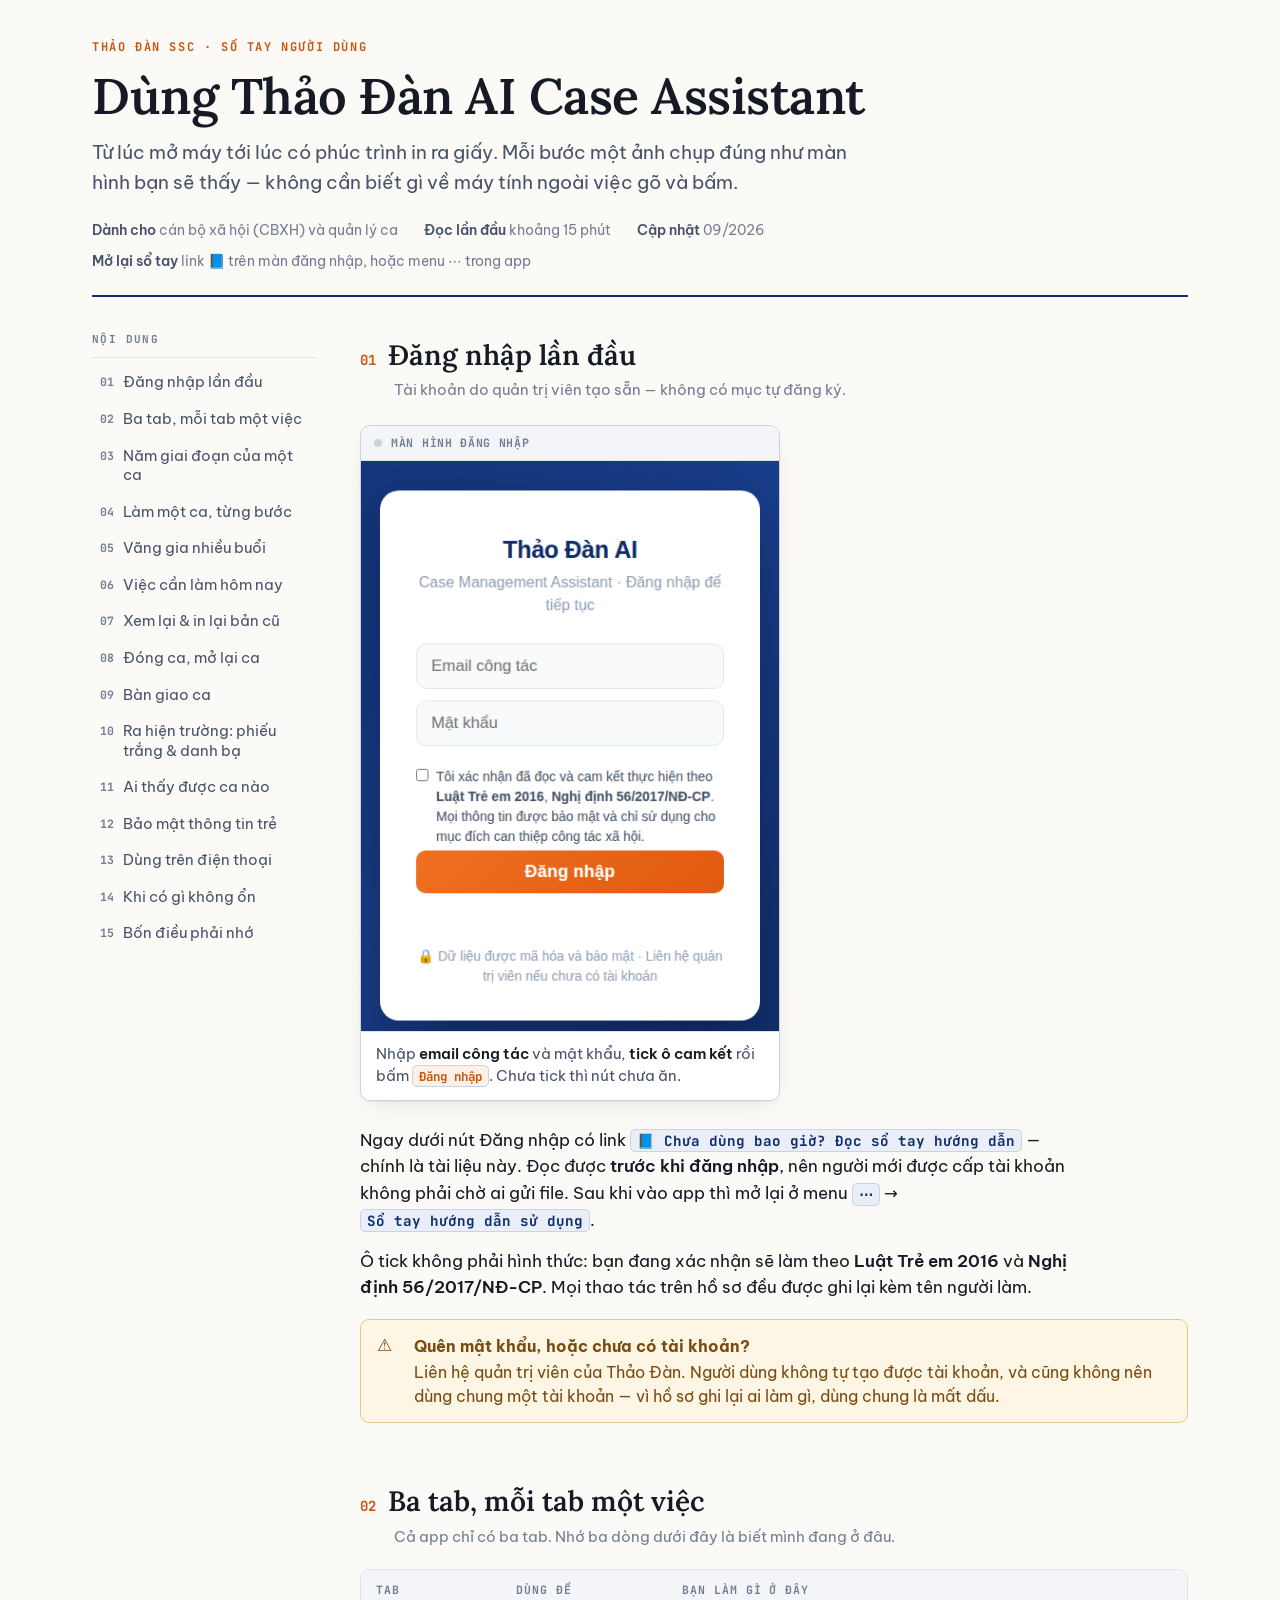
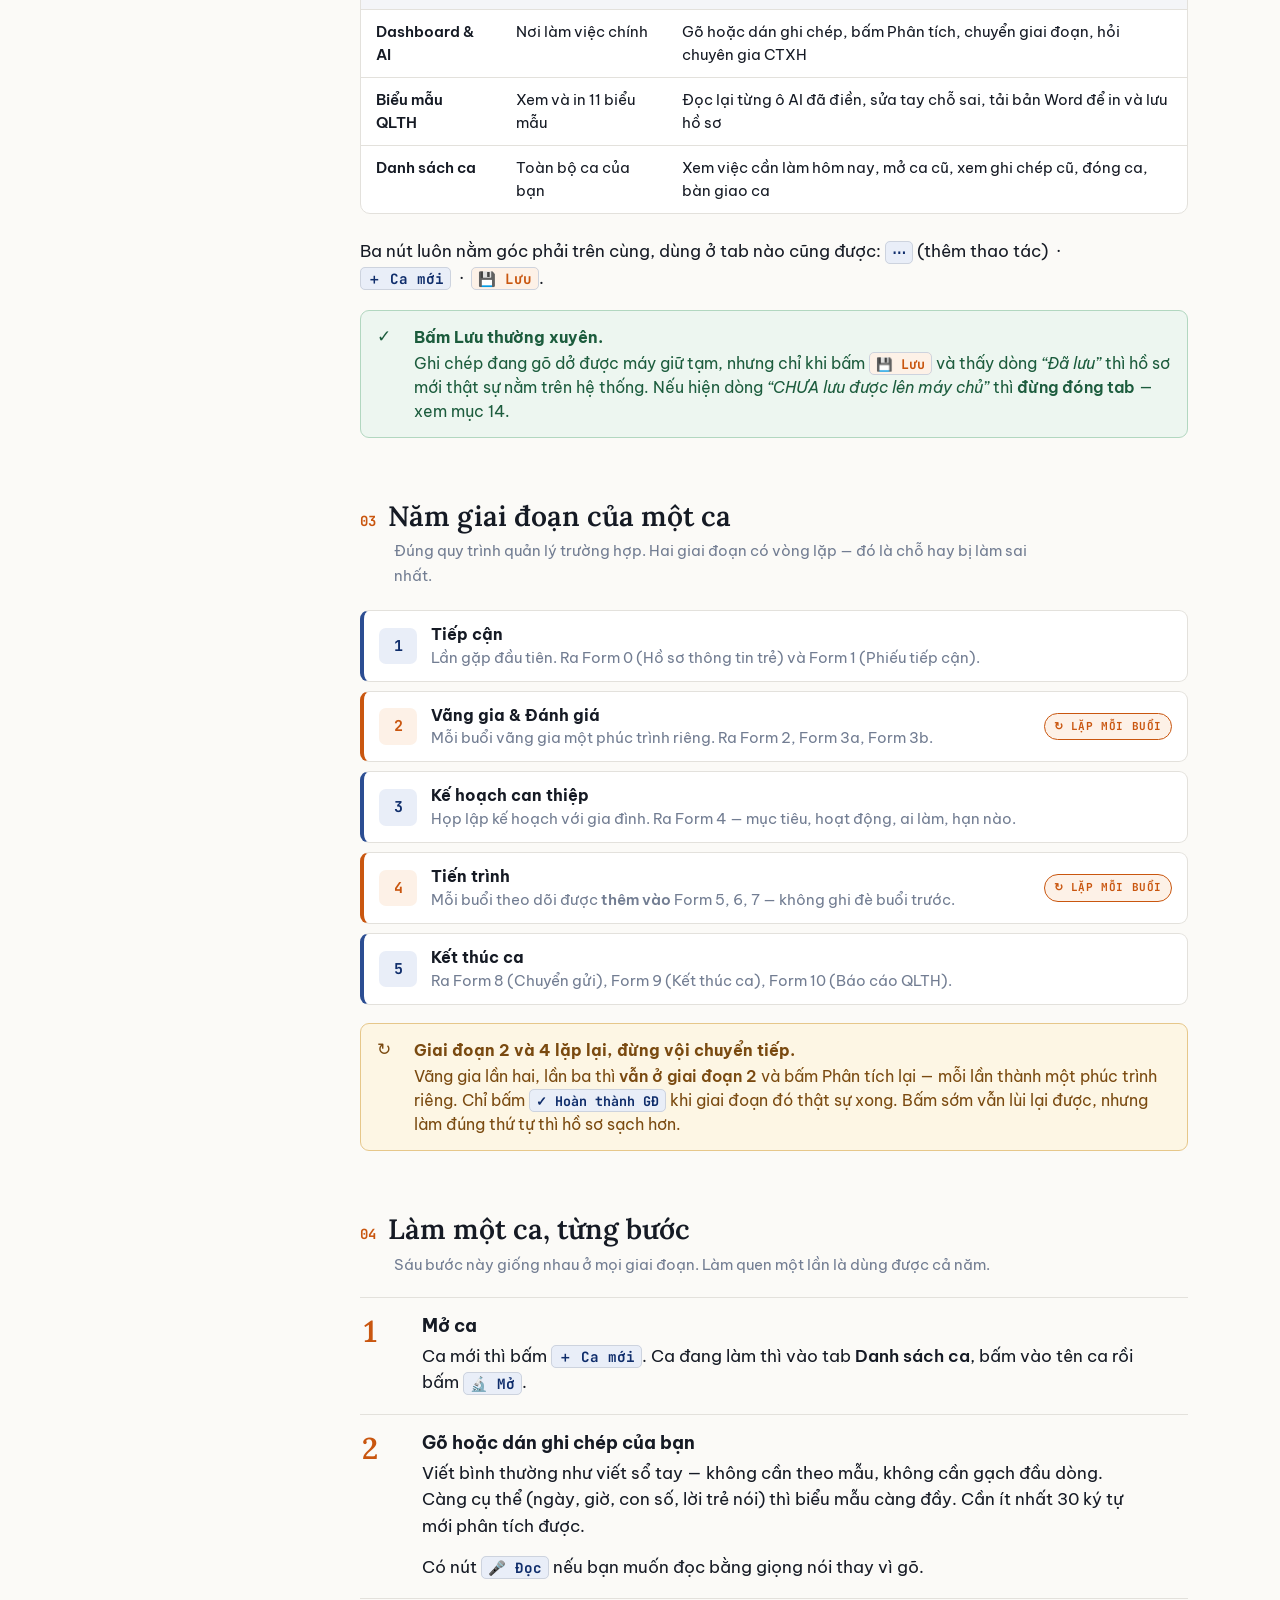
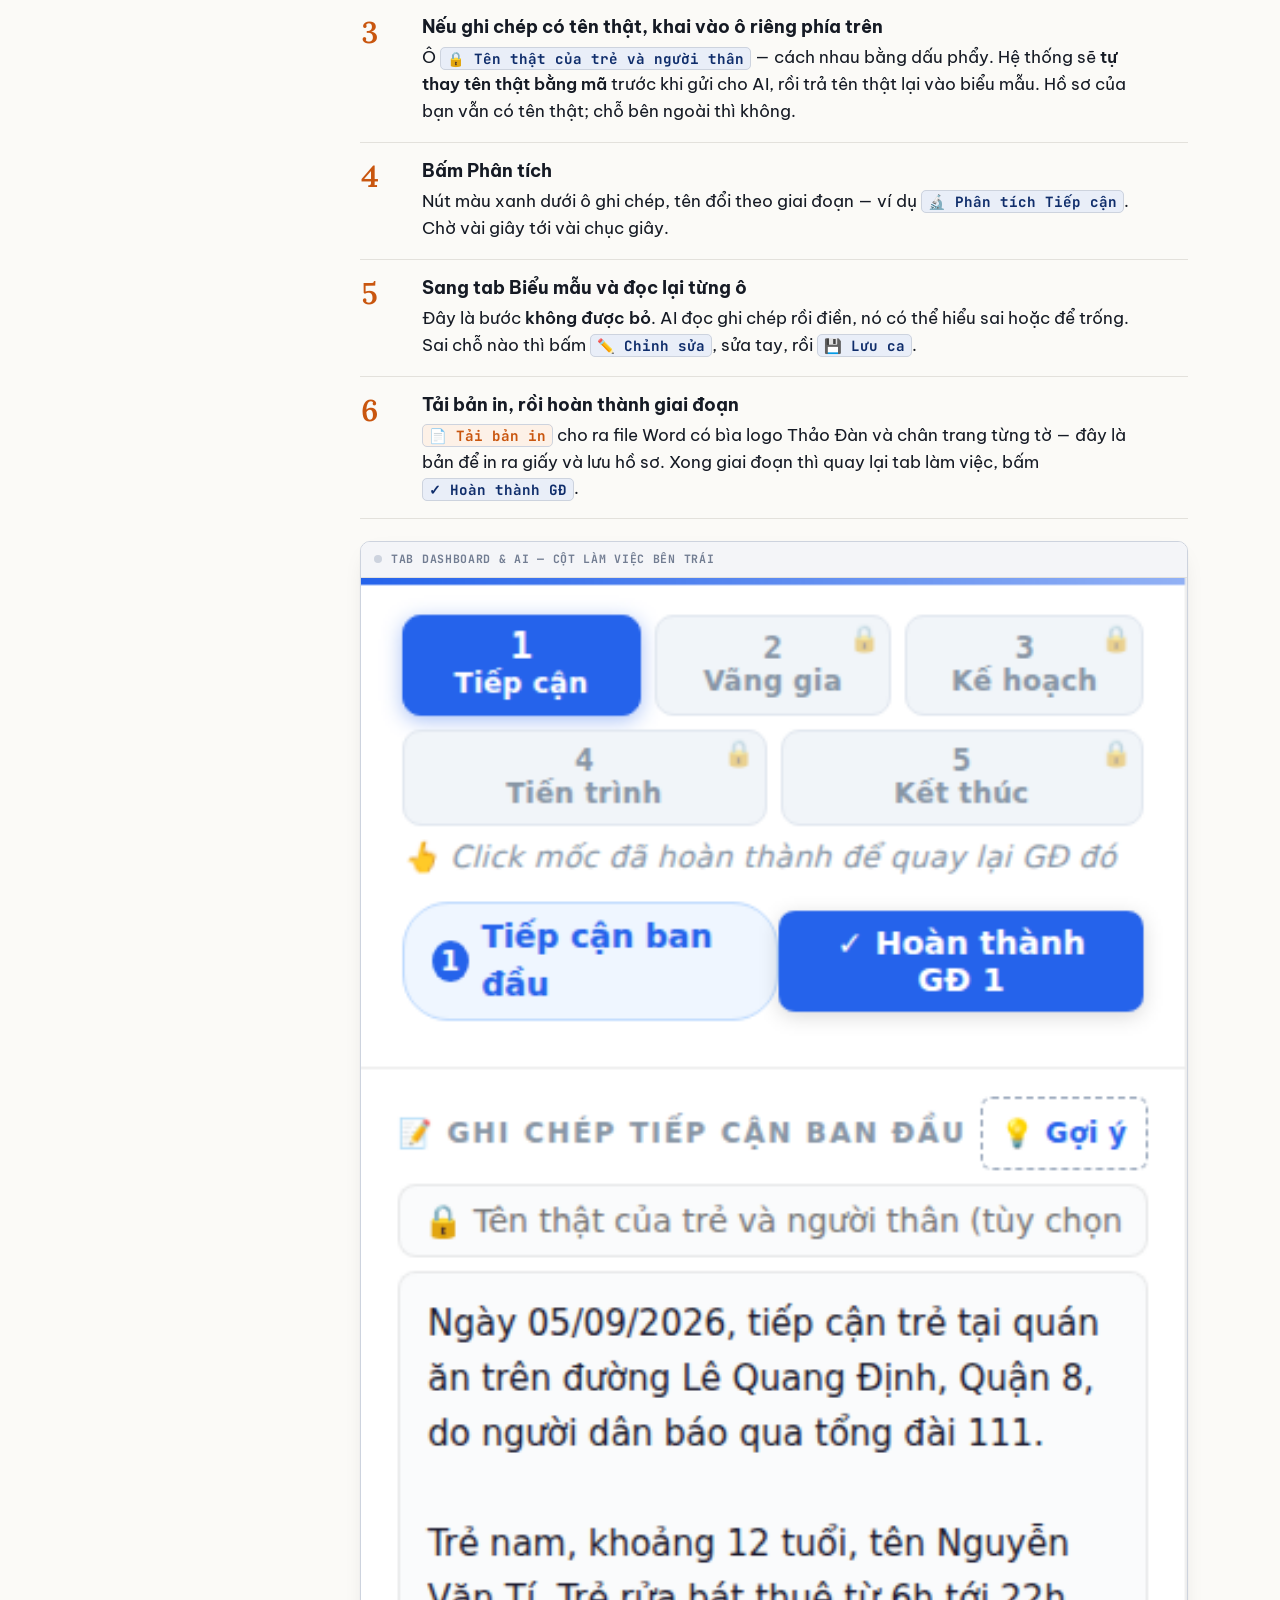
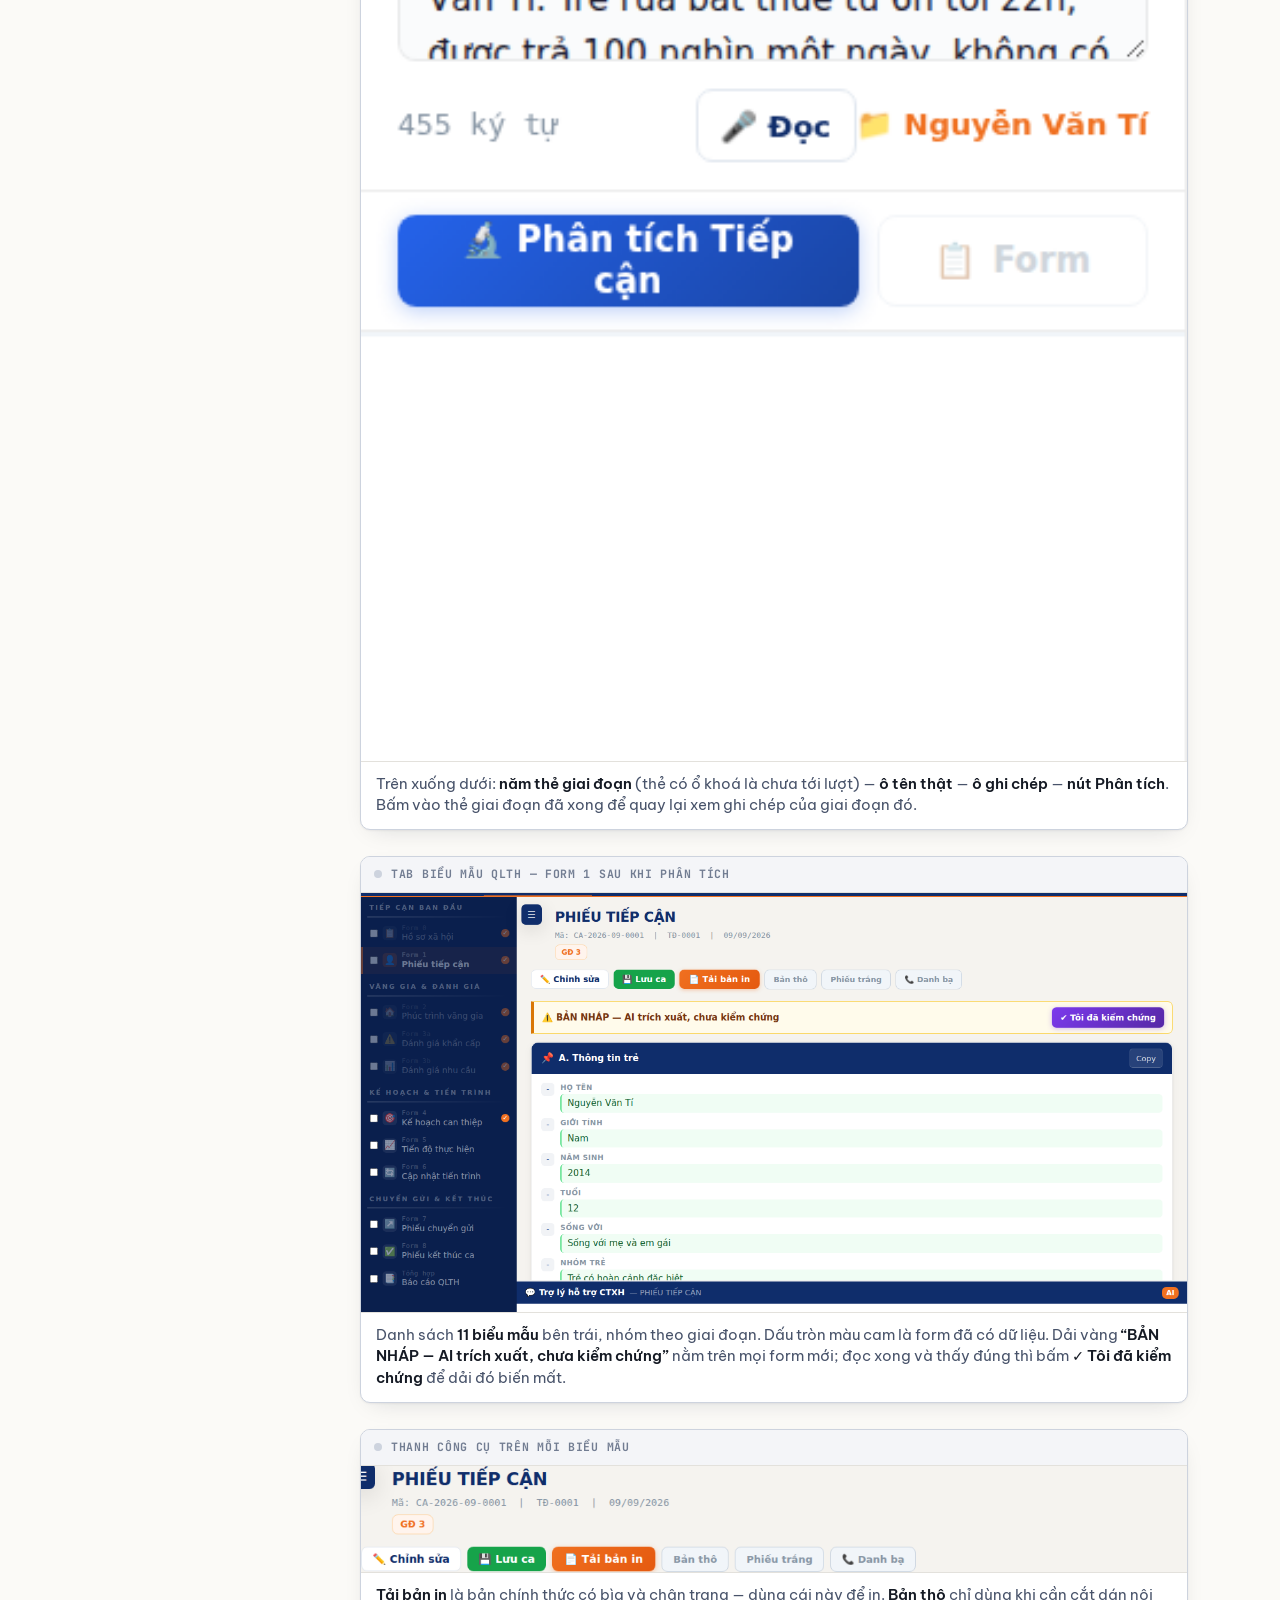
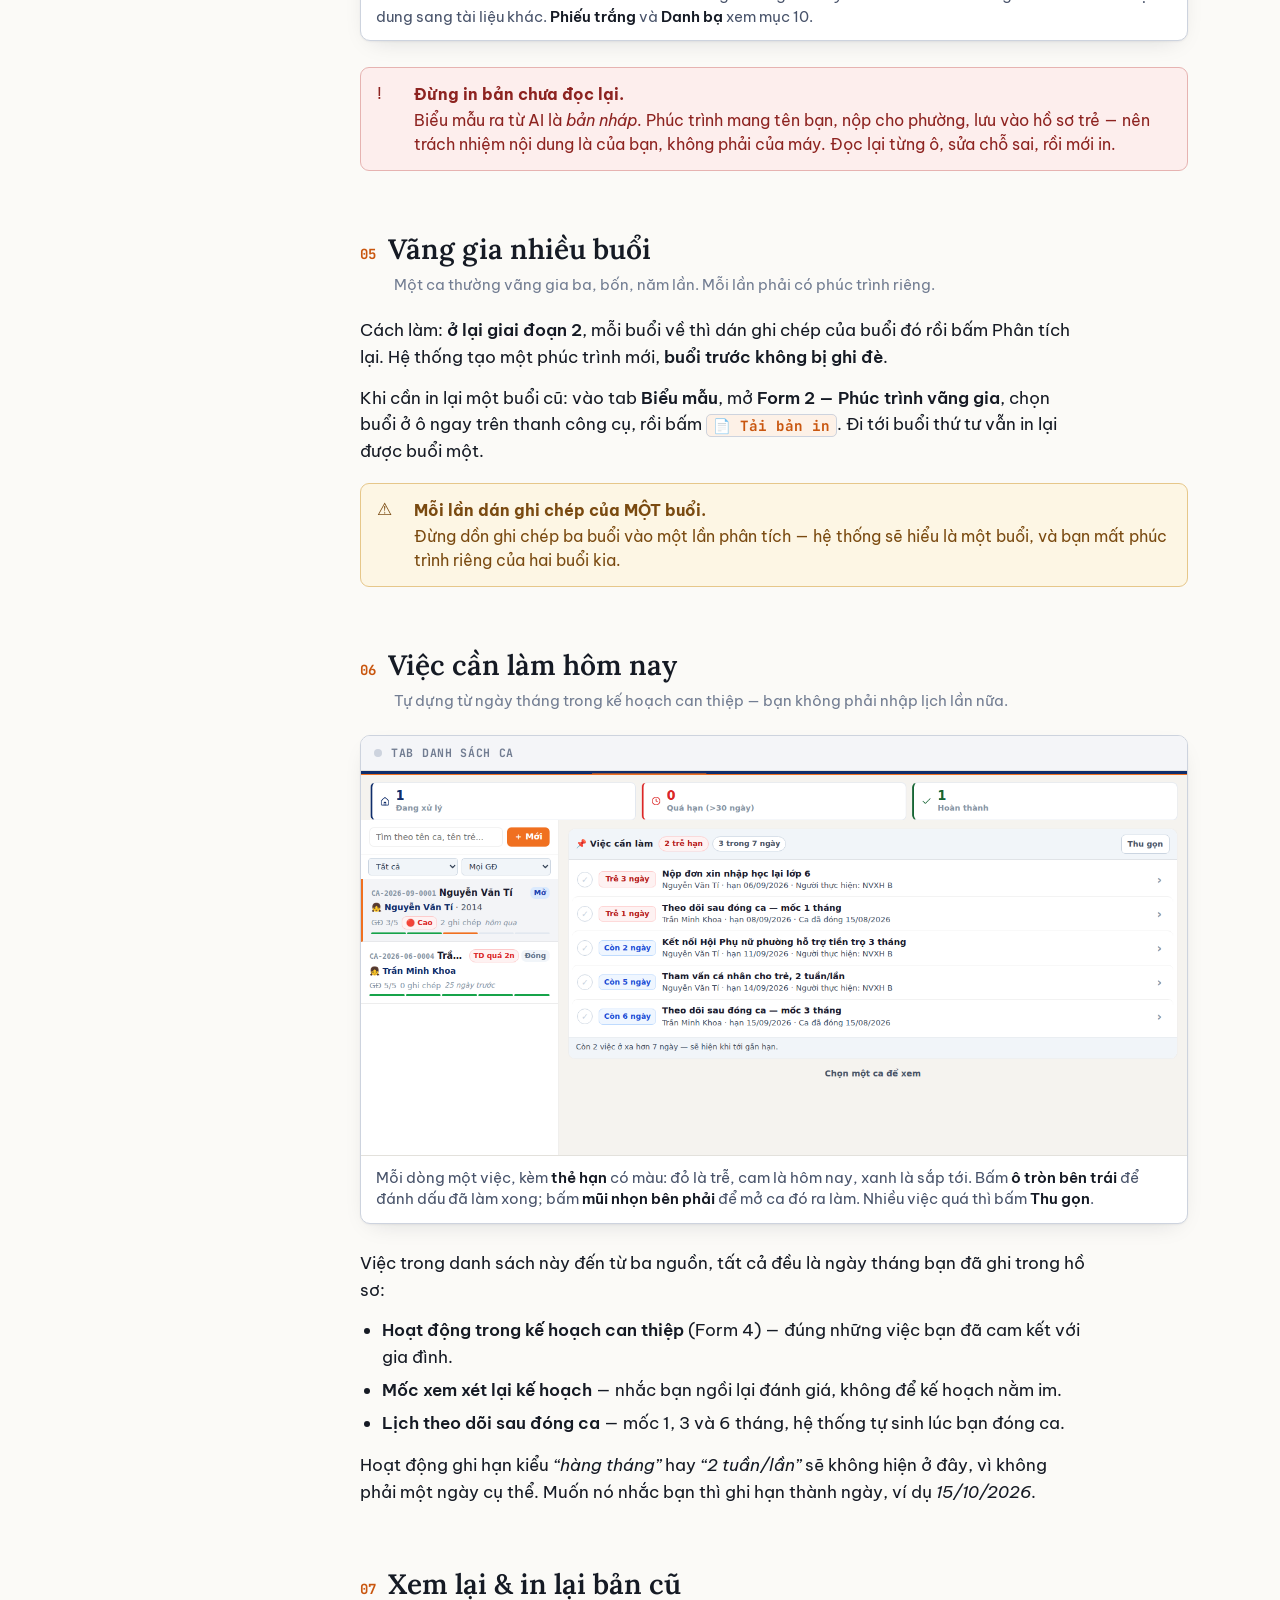
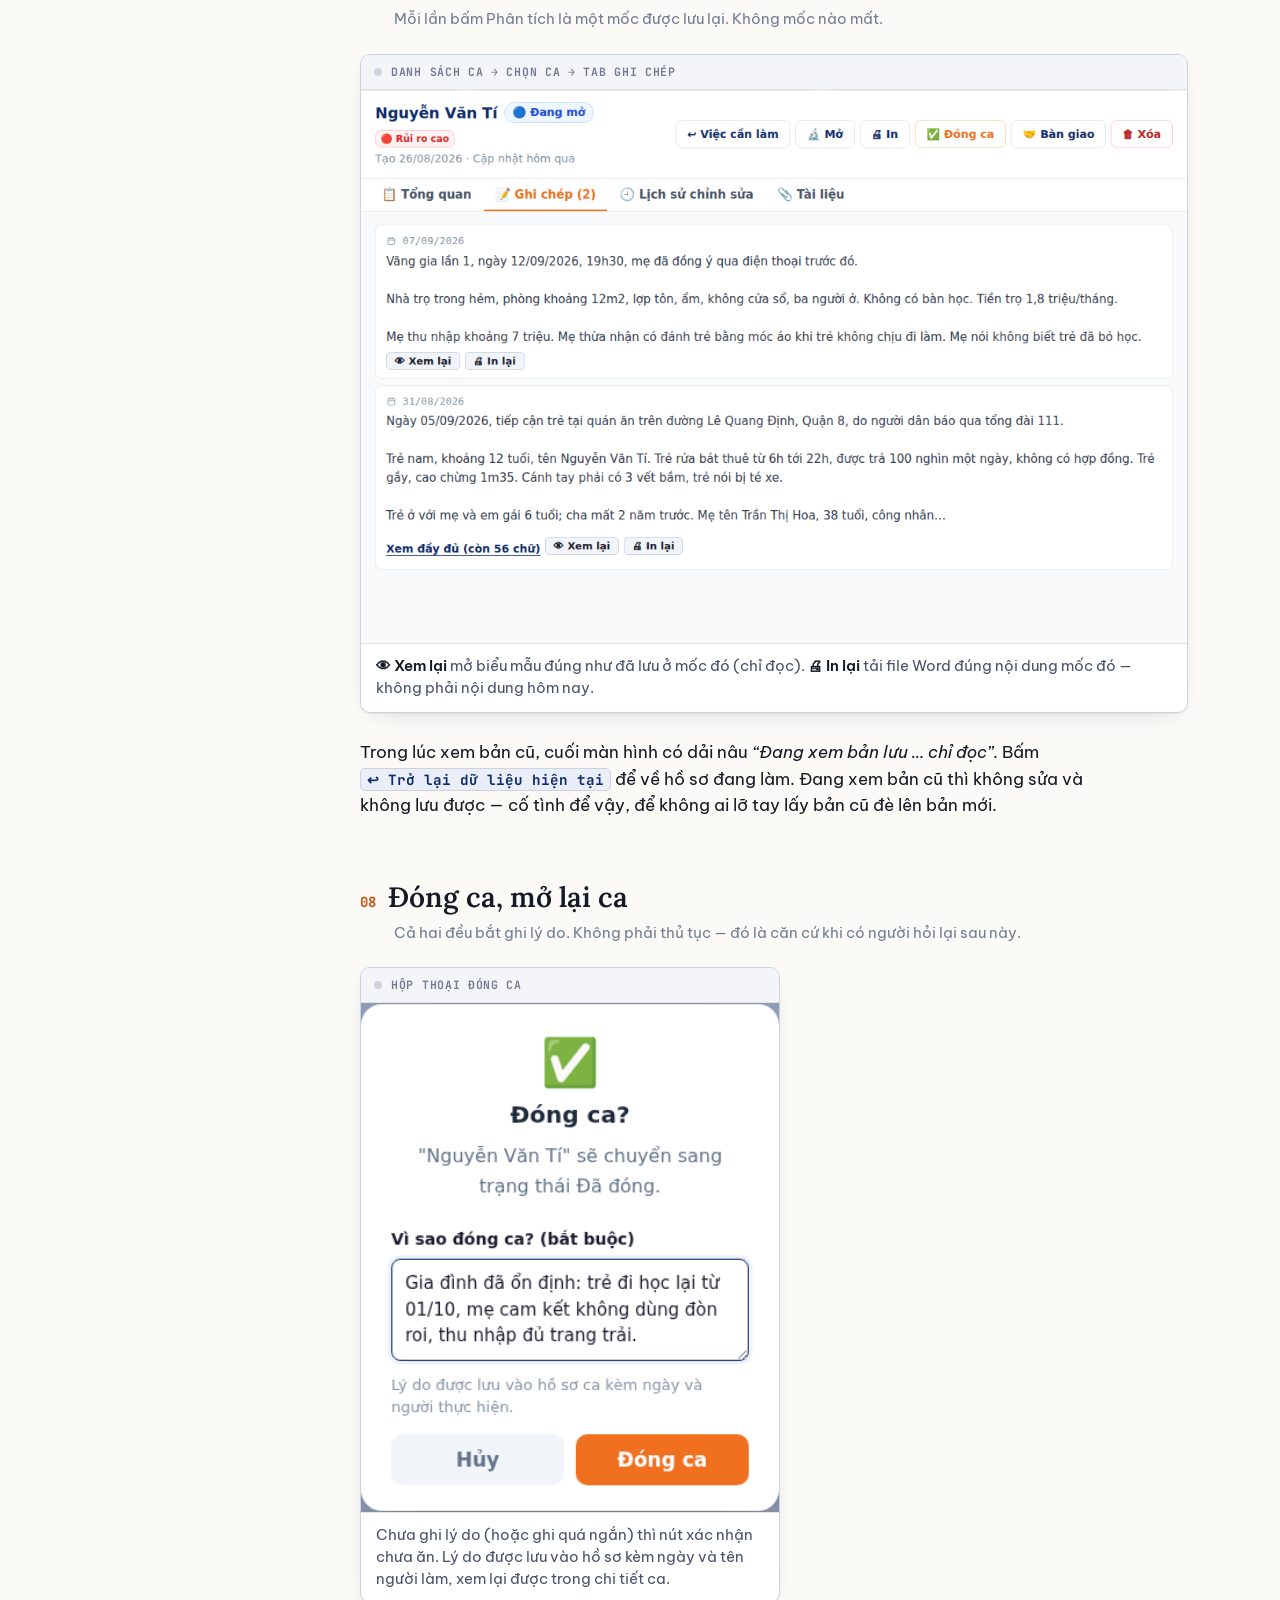
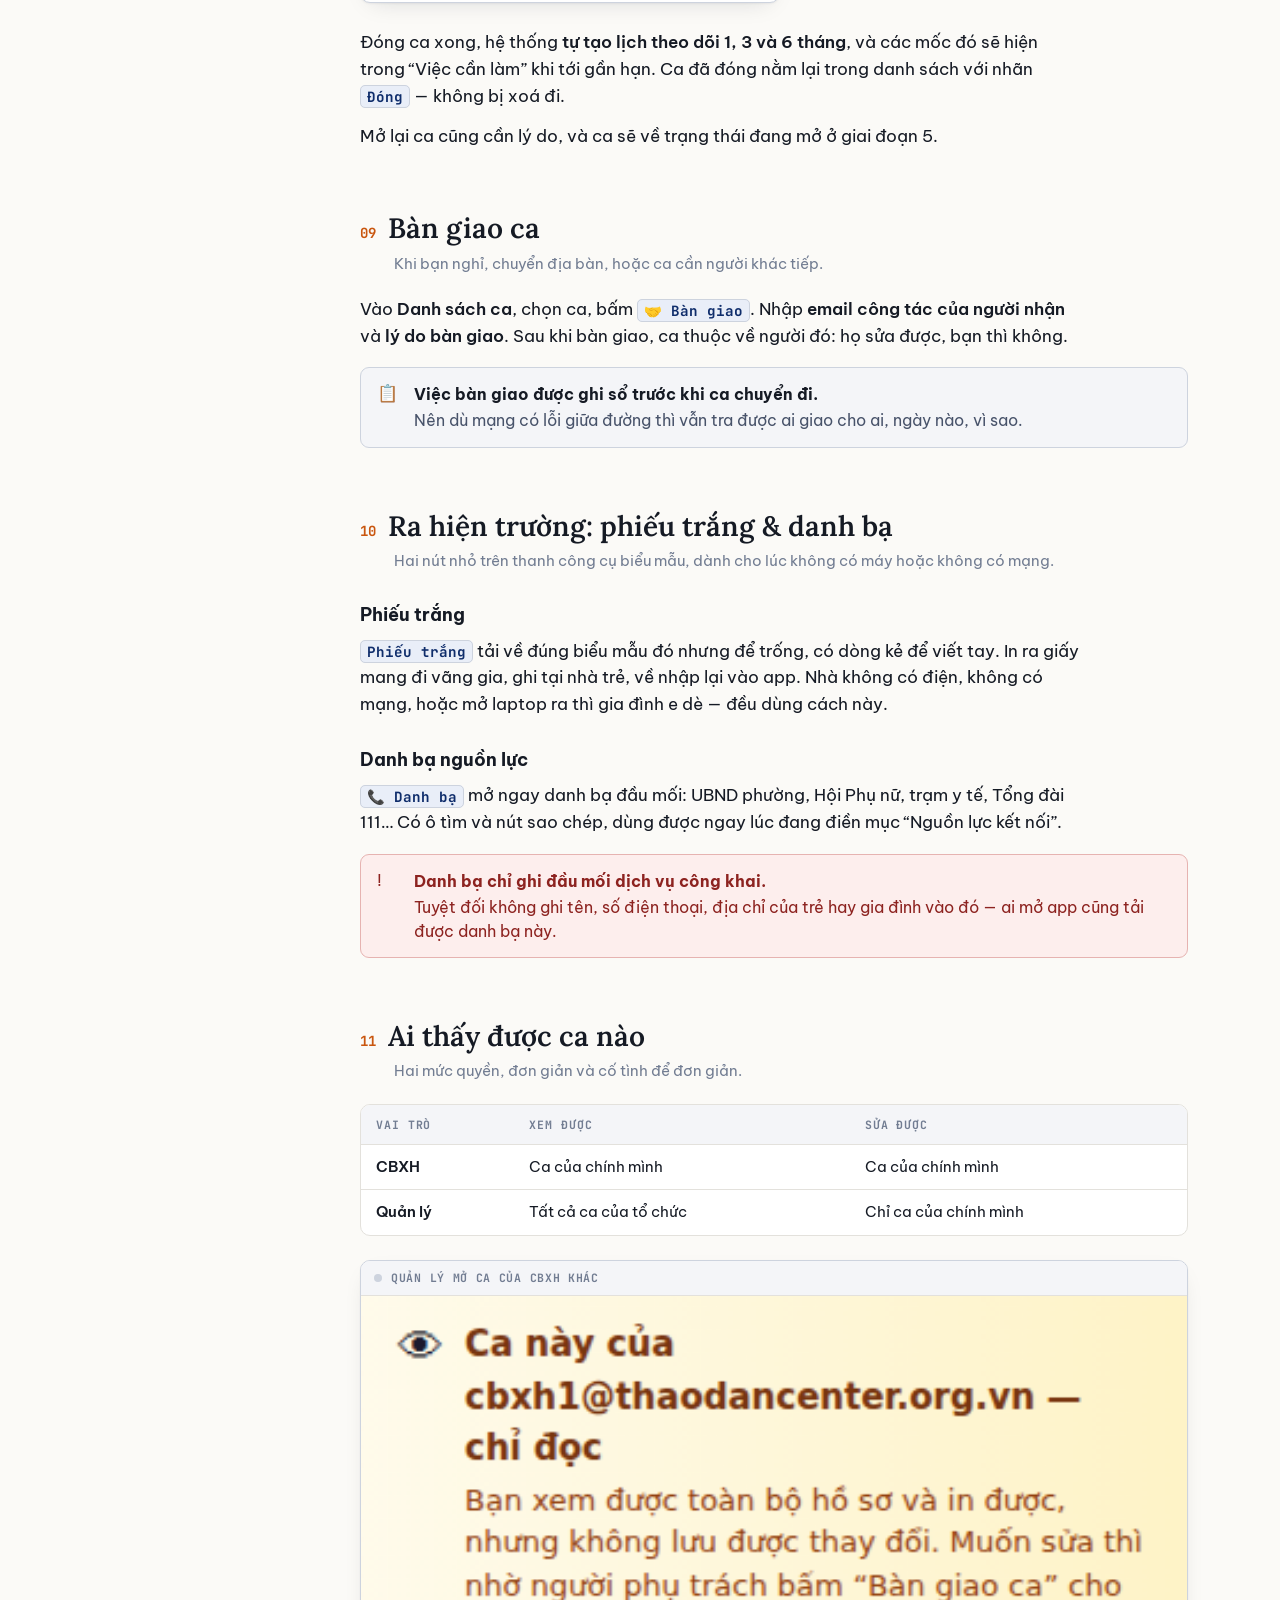
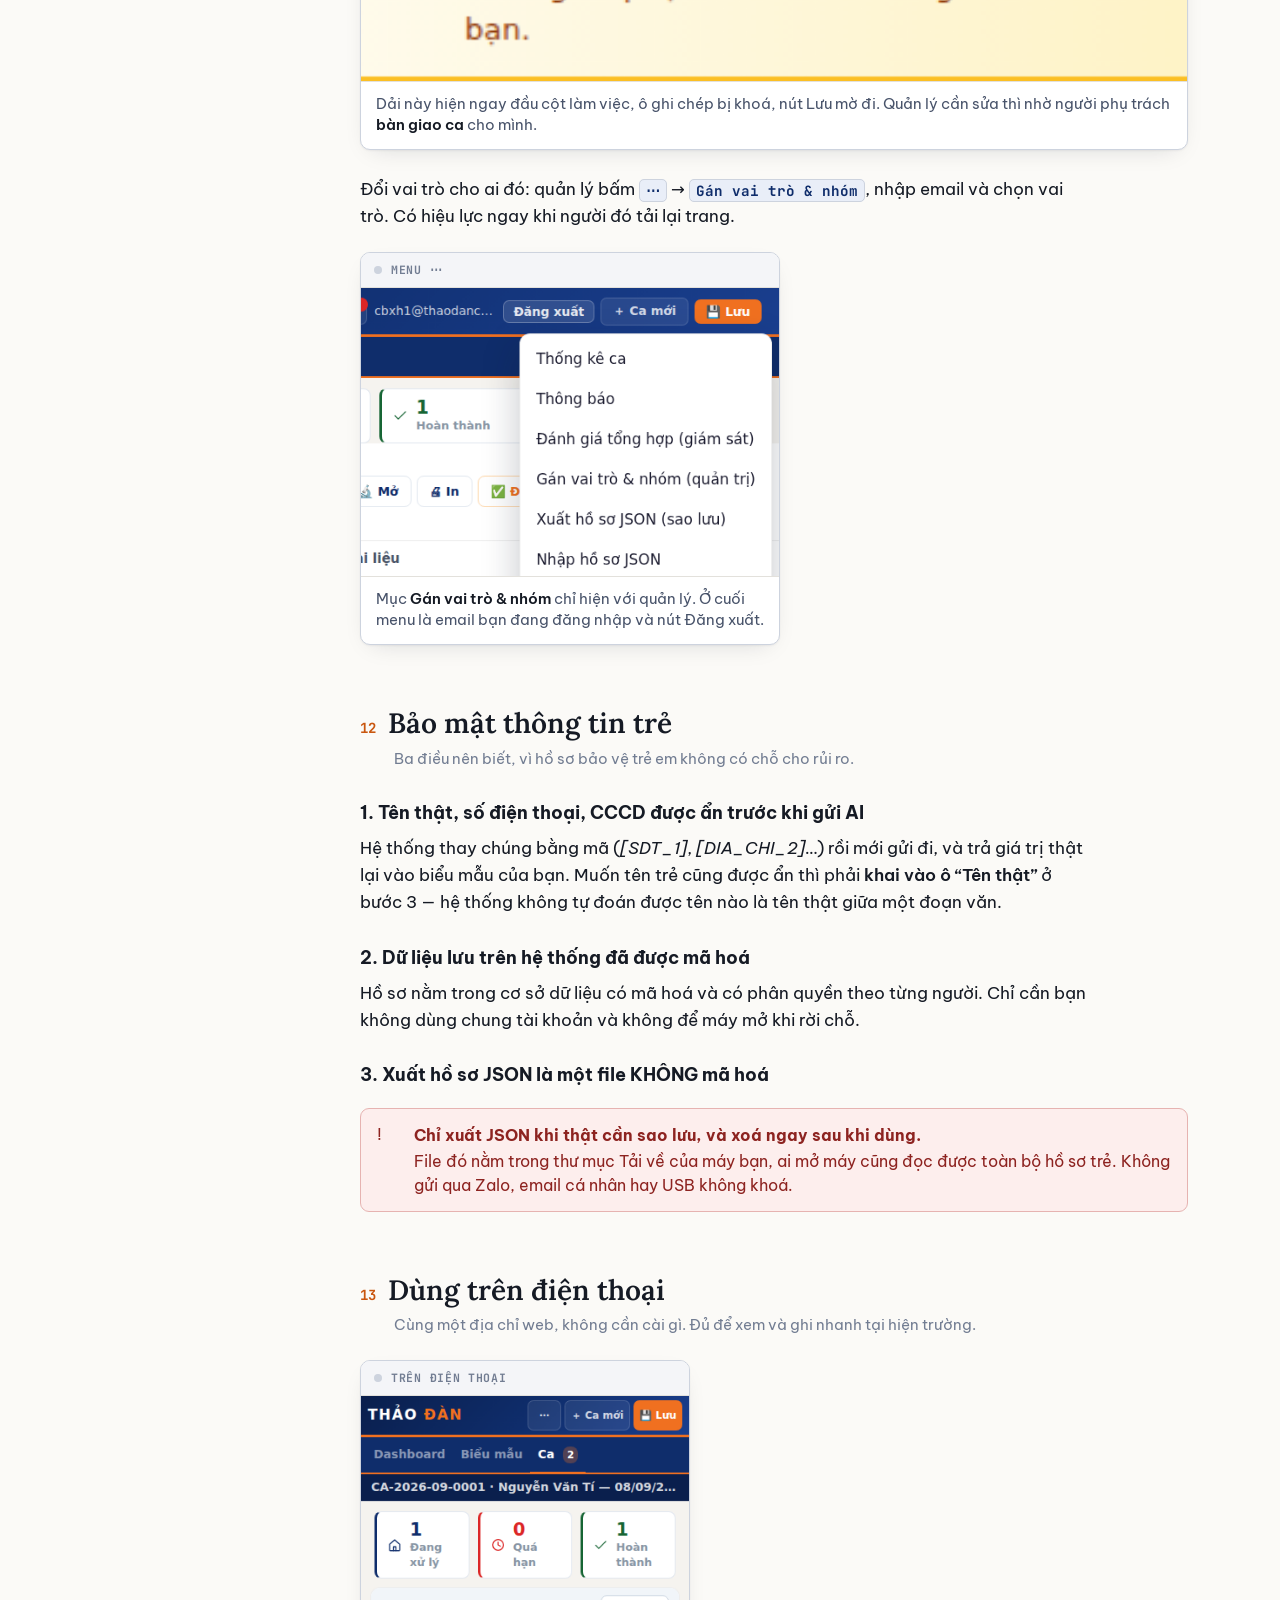
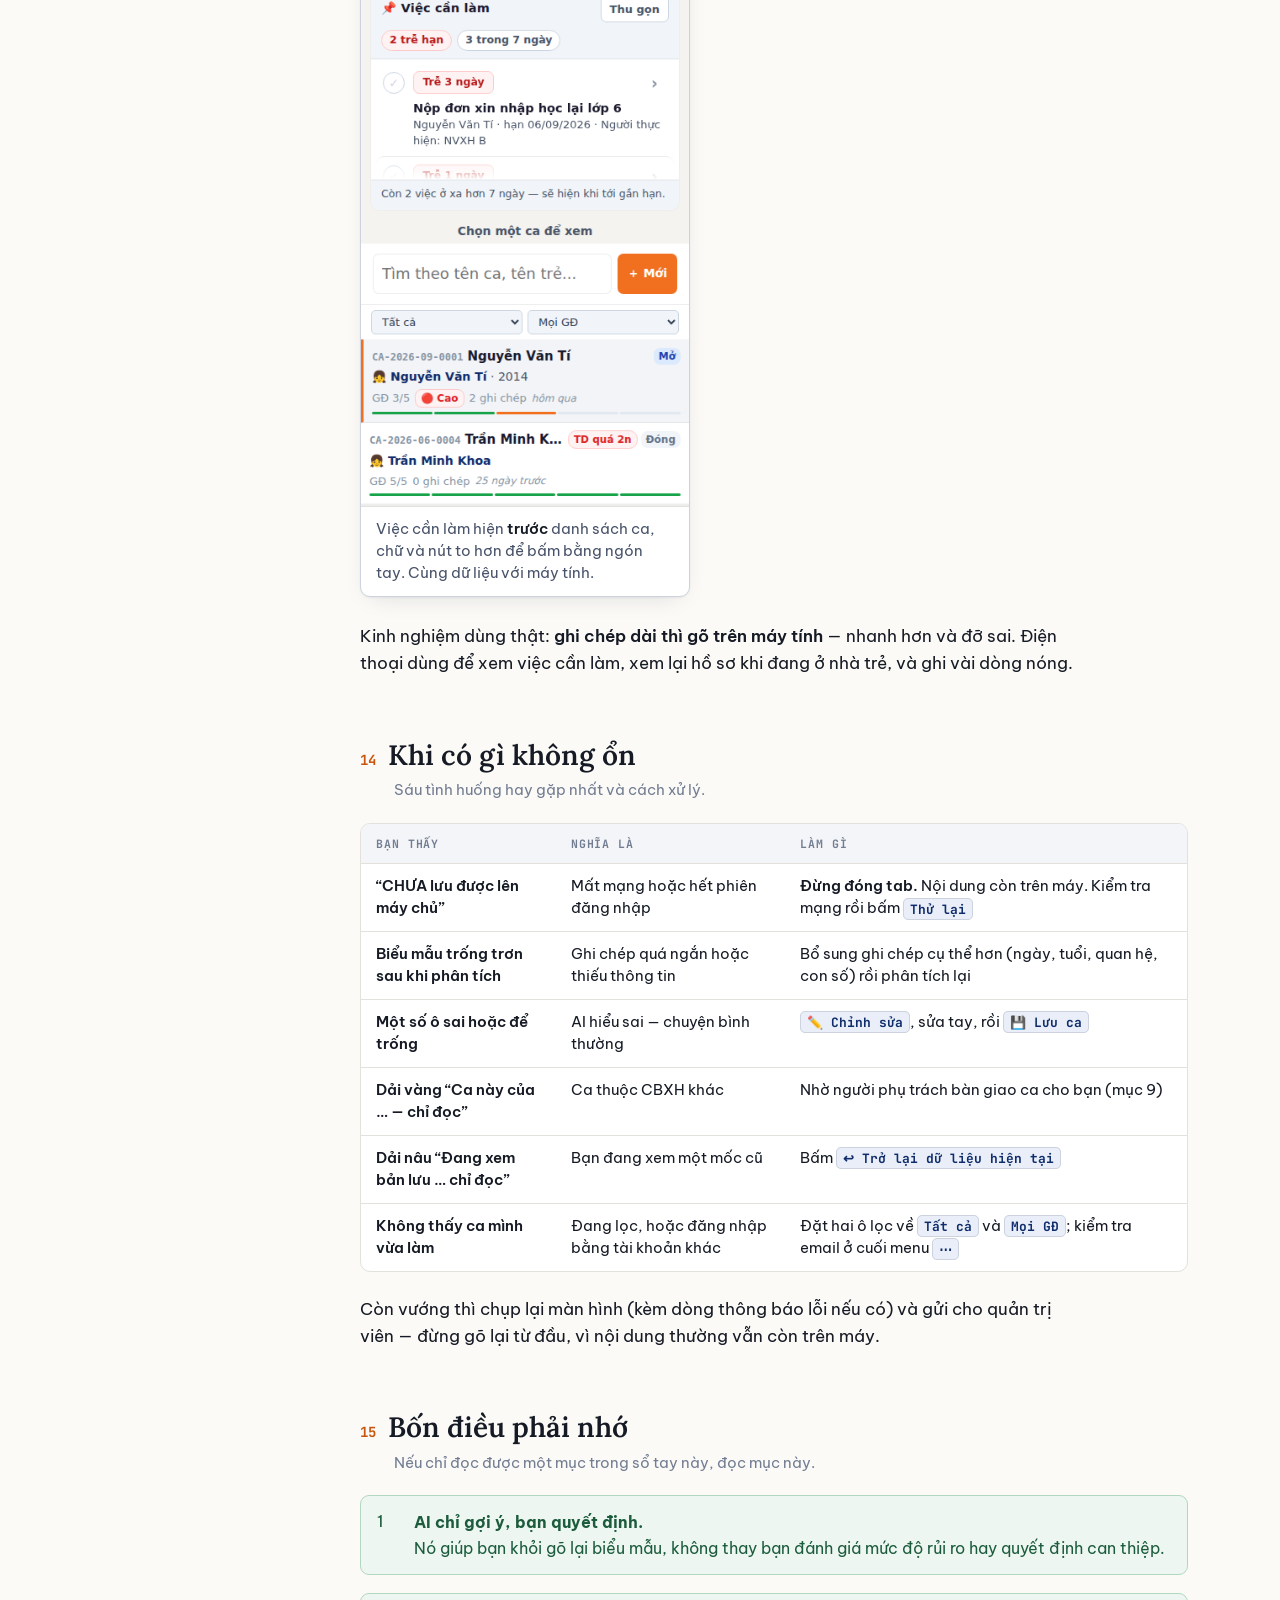
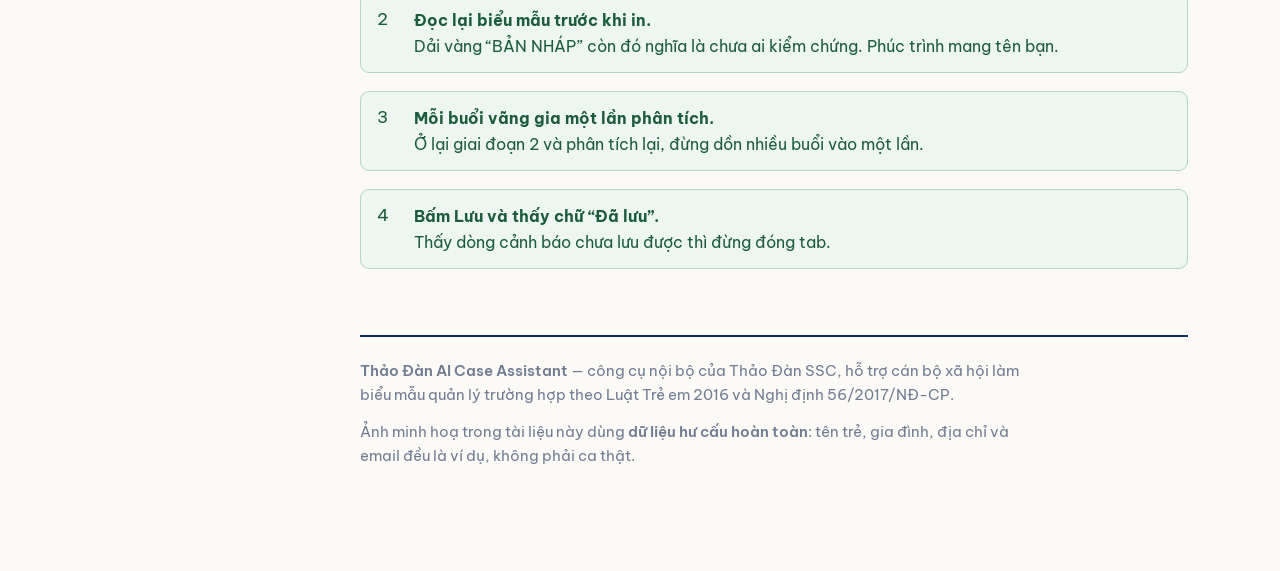
==== commit c4904171: "Sổ tay đọc được ngay trên màn đăng nhập, chưa cần tài khoản Người mới được cấp tài khoản cần đọc hướ" ====
--- a/docs/huong-dan-su-dung.html
+++ b/docs/huong-dan-su-dung.html
@@ -256,6 +256,7 @@
     <span><b>Dành cho</b> cán bộ xã hội (CBXH) và quản lý ca</span>
     <span><b>Đọc lần đầu</b> khoảng 15 phút</span>
     <span><b>Cập nhật</b> 09/2026</span>
+    <span><b>Mở lại sổ tay</b> link 📘 trên màn đăng nhập, hoặc menu ⋯ trong app</span>
   </div>
 </header>
 
@@ -295,6 +296,11 @@
     <span class="b b-org">Đăng nhập</span>. Chưa tick thì nút chưa ăn.</figcaption>
   </figure>
 
+  <p>Ngay dưới nút Đăng nhập có link <span class="b">📘 Chưa dùng bao giờ? Đọc sổ tay hướng dẫn</span>
+  — chính là tài liệu này. Đọc được <strong>trước khi đăng nhập</strong>, nên người mới được cấp
+  tài khoản không phải chờ ai gửi file. Sau khi vào app thì mở lại ở menu
+  <span class="b">⋯</span> → <span class="b">Sổ tay hướng dẫn sử dụng</span>.</p>
+
   <p>Ô tick không phải hình thức: bạn đang xác nhận sẽ làm theo <strong>Luật Trẻ em 2016</strong> và
   <strong>Nghị định 56/2017/NĐ-CP</strong>. Mọi thao tác trên hồ sơ đều được ghi lại kèm tên người làm.</p>
 
